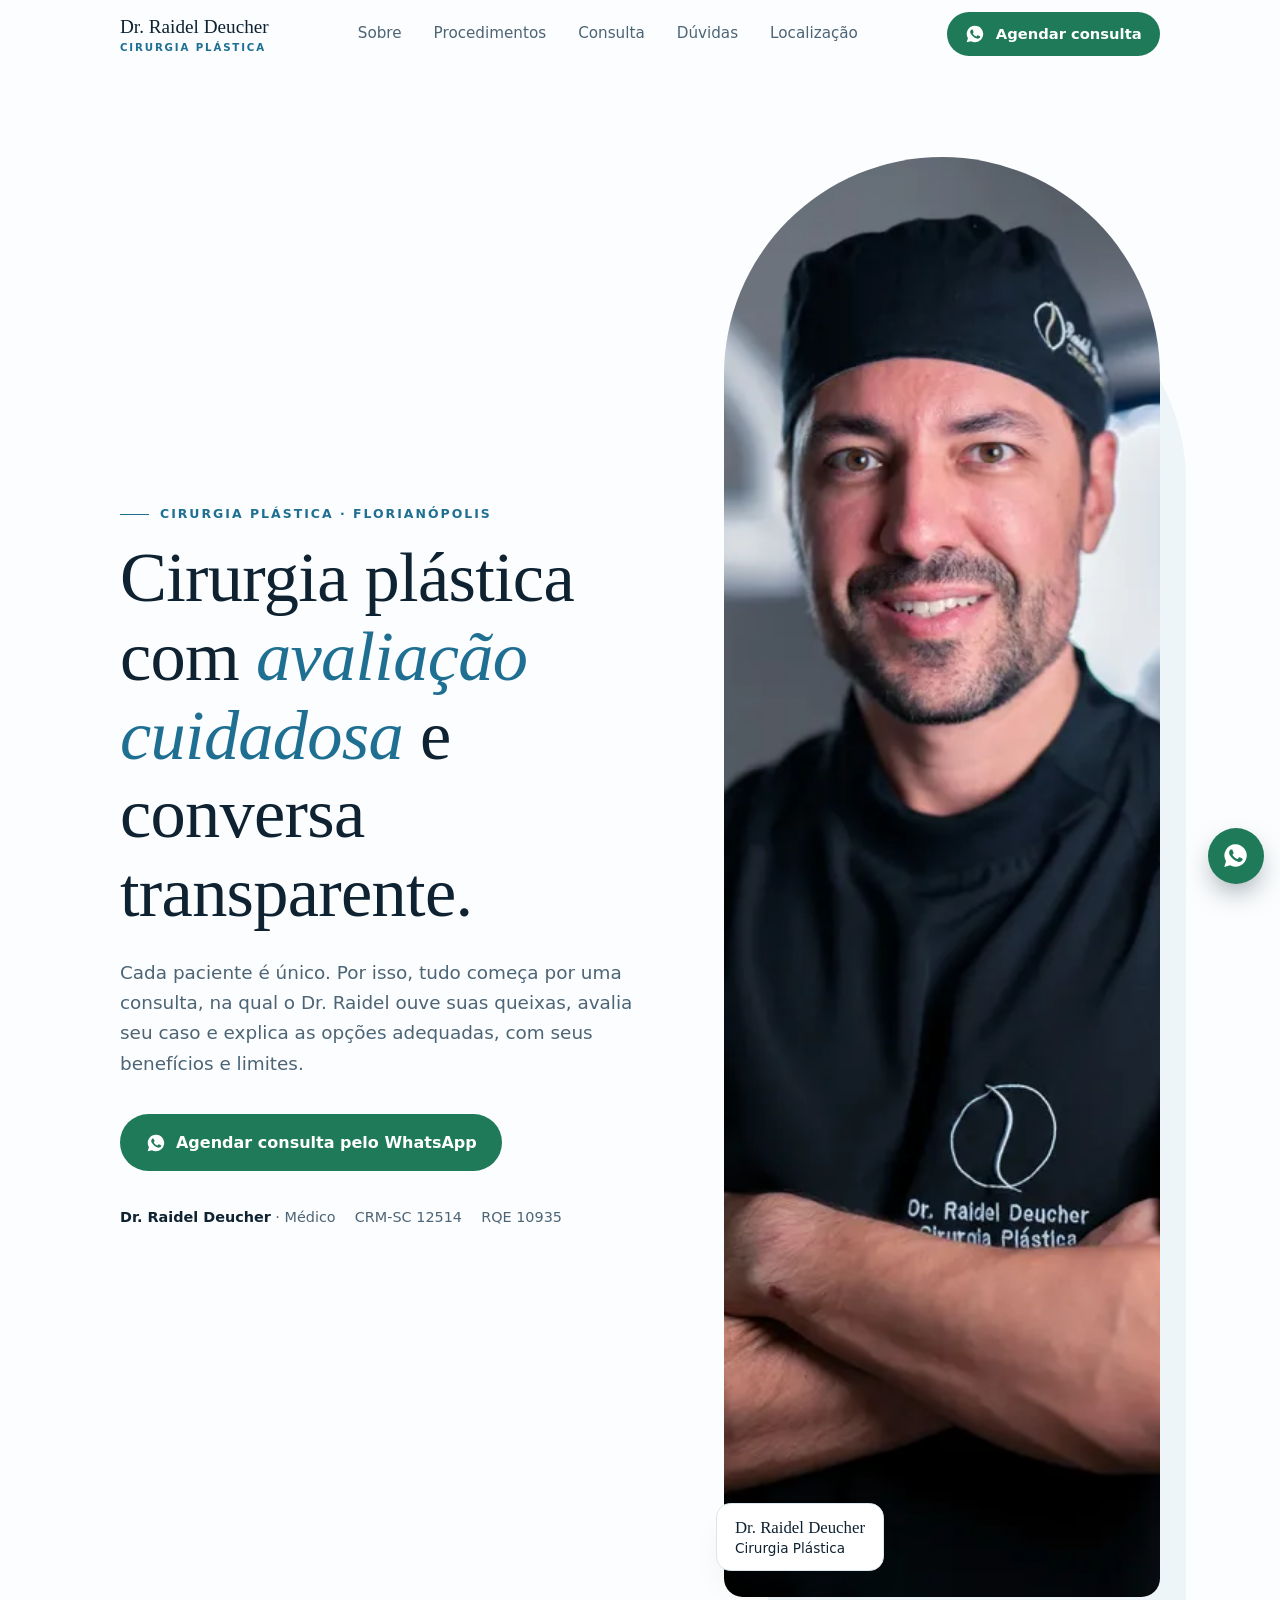
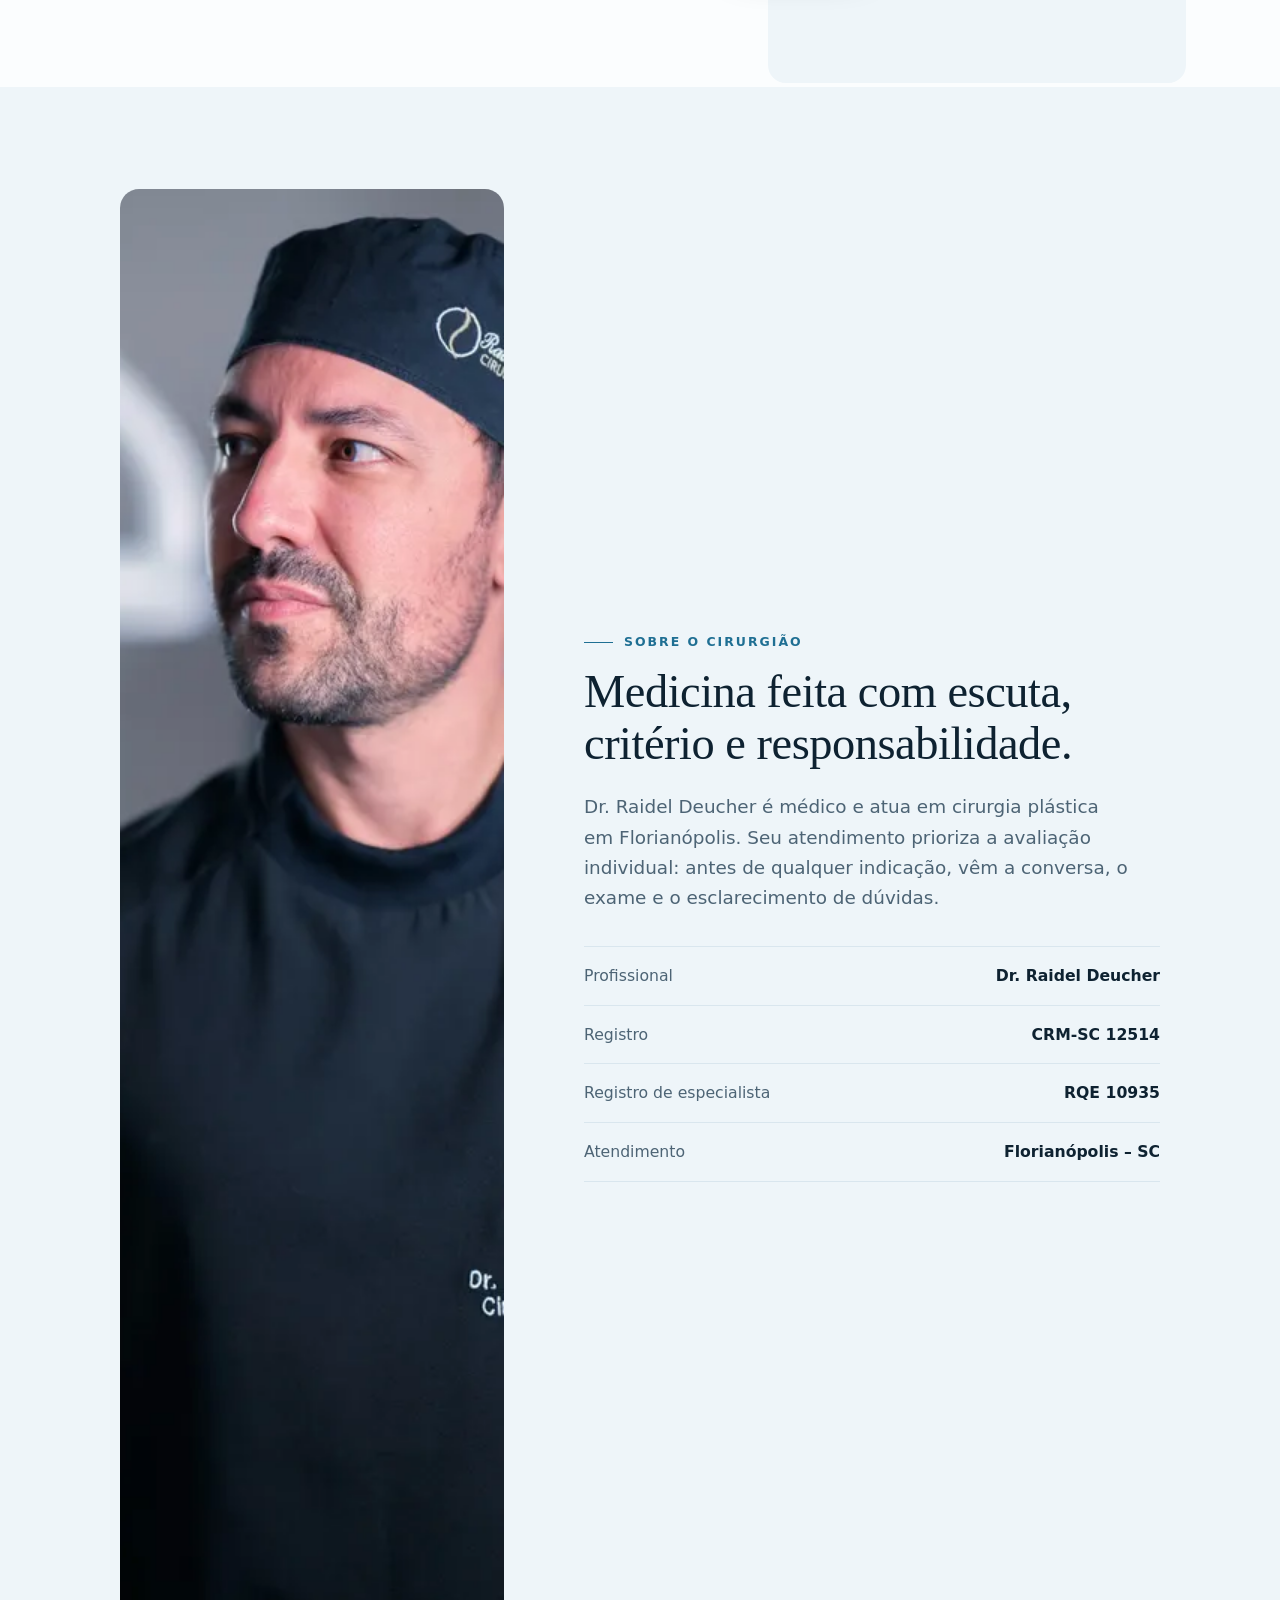
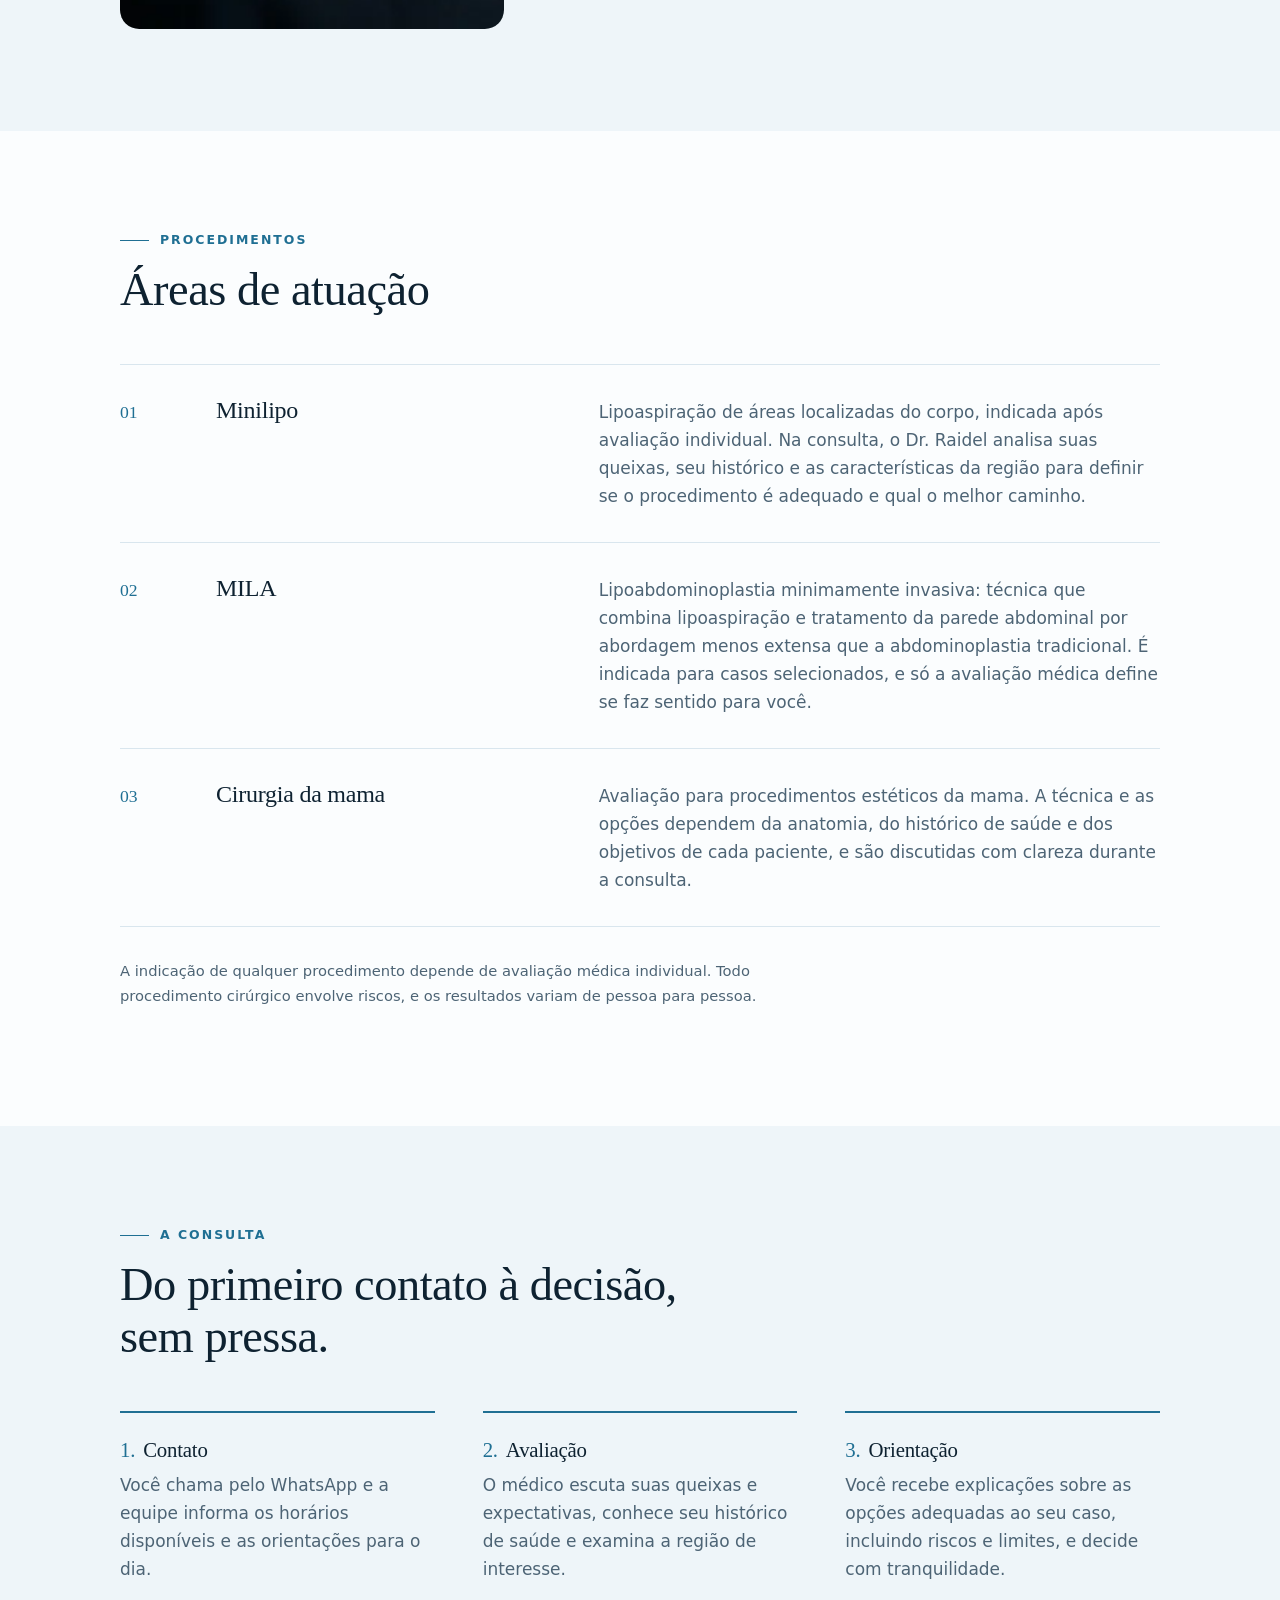
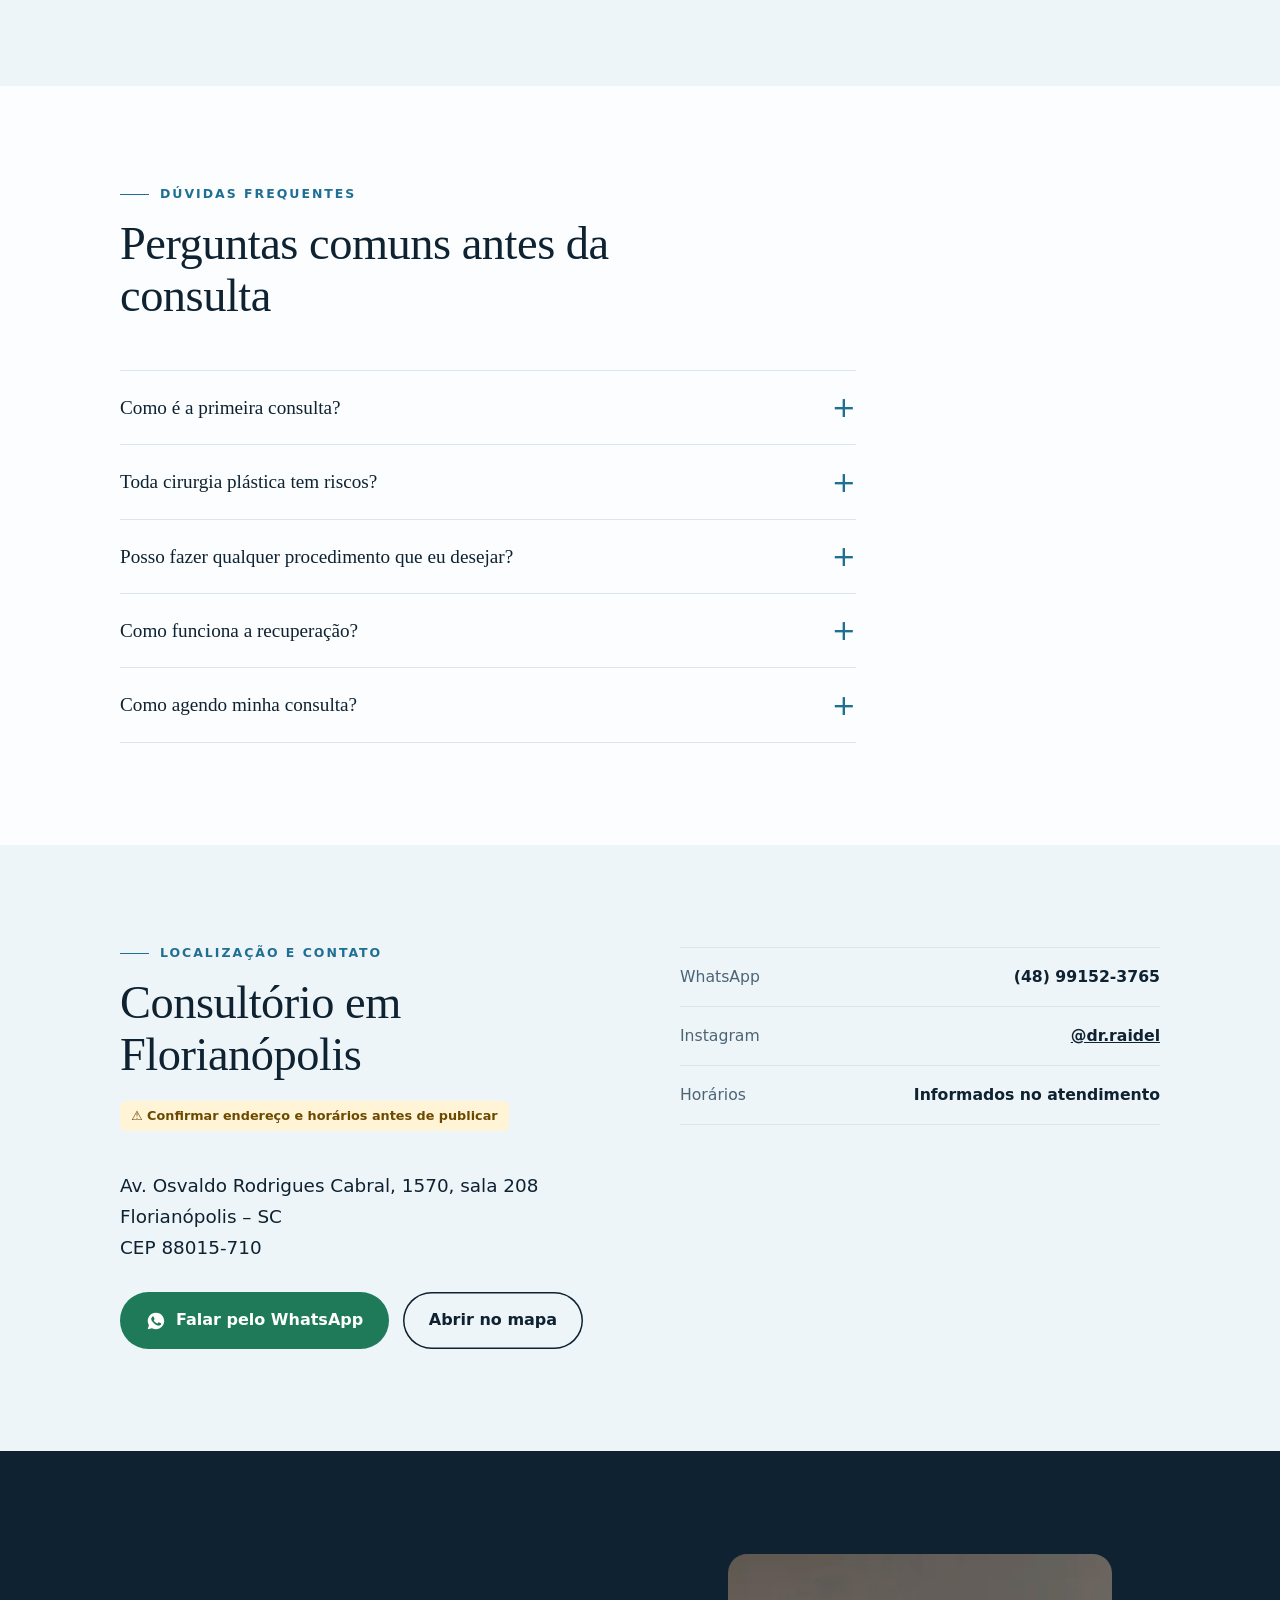
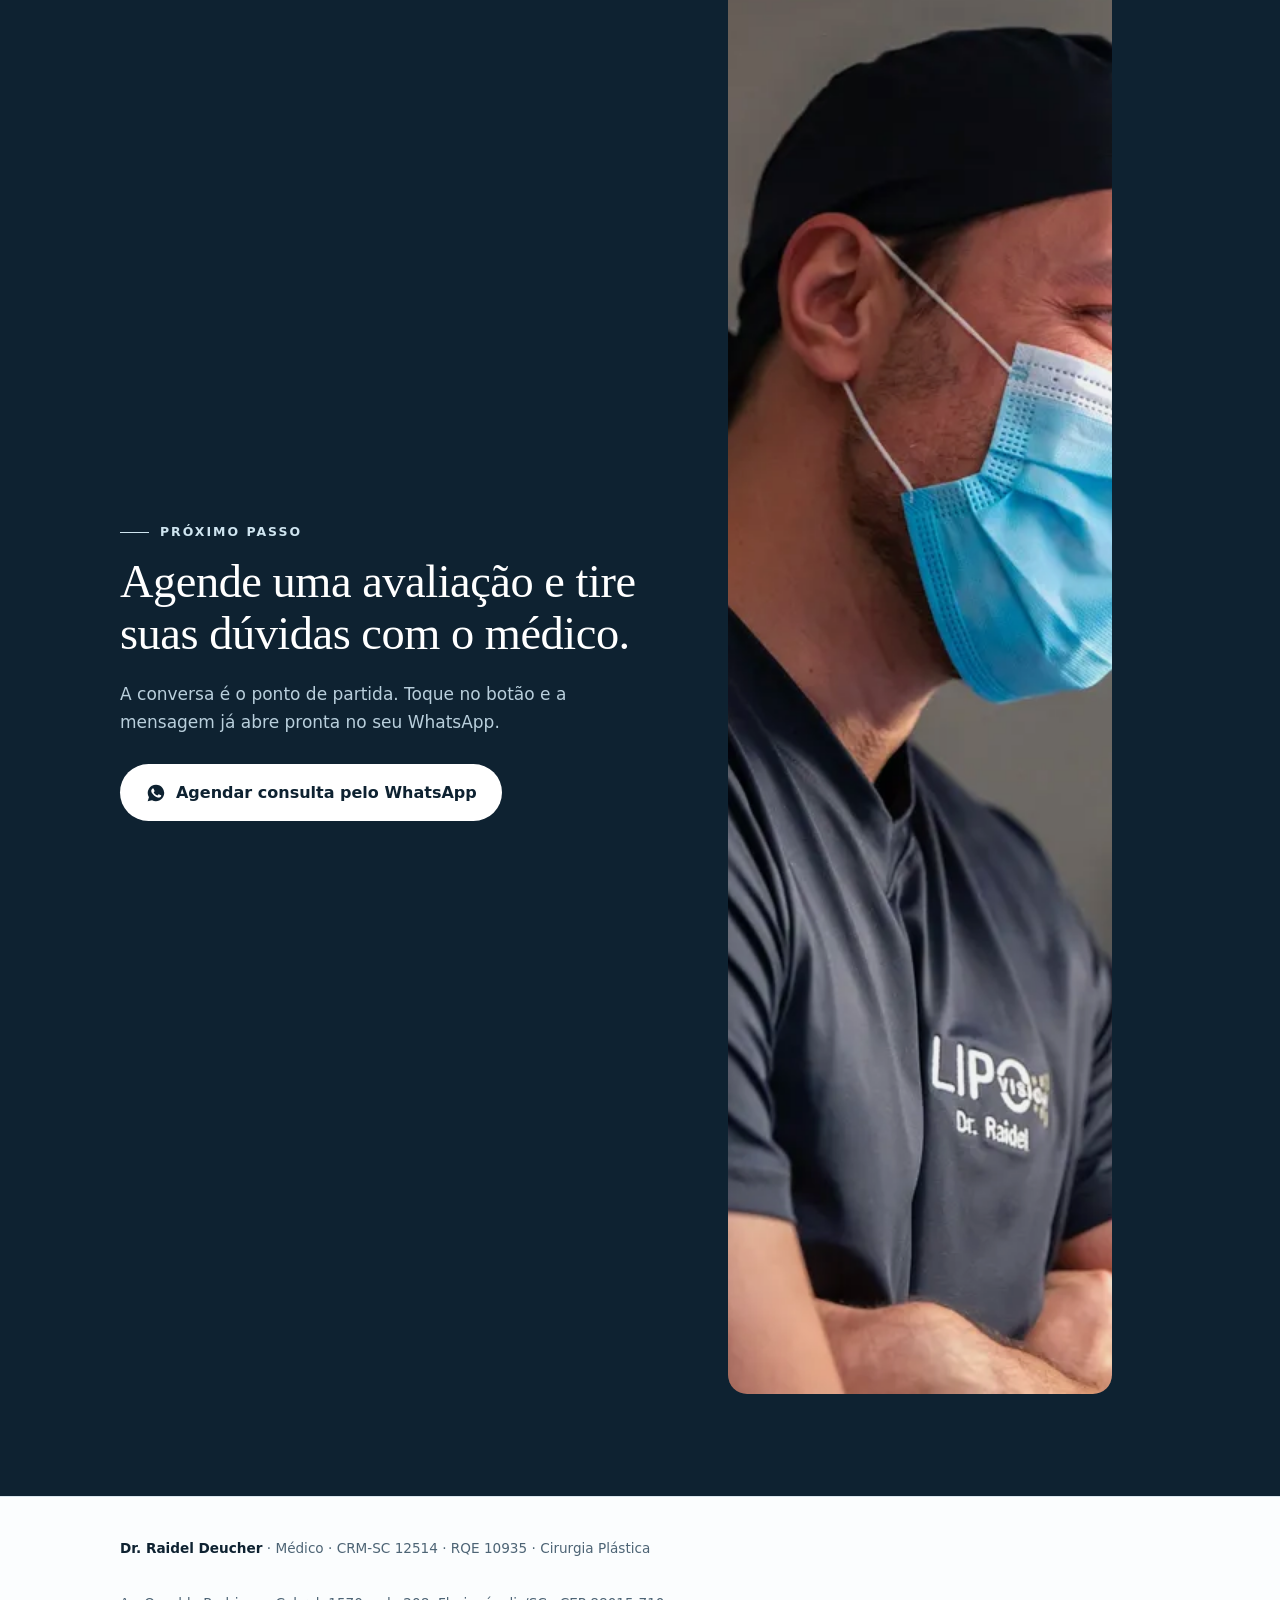
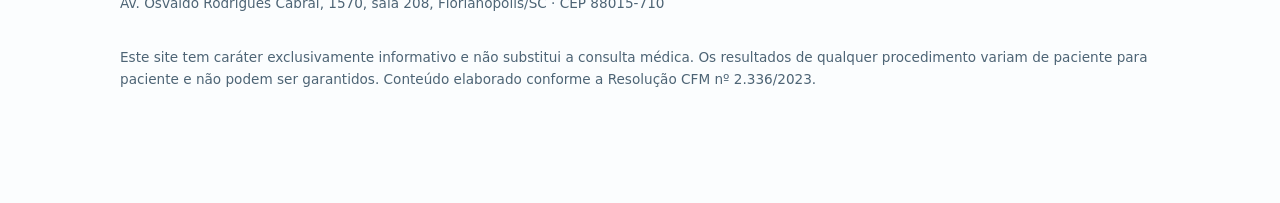
==== raidel-deucher/index.html @ 101732c8 "Dr. Raidel Deucher: site de cirurgia plástica Co-Authored-By: Claude Sonnet 5.5 <noreply@anthropic.c" ====
<!doctype html>
<html lang="pt-BR">
<head>
<meta charset="utf-8">
<meta name="viewport" content="width=device-width,initial-scale=1">
<title>Dr. Raidel Deucher | Cirurgia Plástica em Florianópolis – SC</title>
<meta name="description" content="Dr. Raidel Deucher, médico (CRM-SC 12514, RQE 10935), atende em Florianópolis/SC. Minilipo, MILA e cirurgia da mama. Agende sua consulta de avaliação pelo WhatsApp.">
<meta name="theme-color" content="#fbfdfe">
<link rel="canonical" href="https://fzdexdev.github.io/sites/raidel-deucher/">
<meta property="og:type" content="website">
<meta property="og:locale" content="pt_BR">
<meta property="og:title" content="Dr. Raidel Deucher | Cirurgia Plástica em Florianópolis – SC">
<meta property="og:description" content="Dr. Raidel Deucher, médico (CRM-SC 12514, RQE 10935), atende em Florianópolis/SC. Minilipo, MILA e cirurgia da mama. Agende sua consulta de avaliação pelo WhatsApp.">
<meta property="og:url" content="https://fzdexdev.github.io/sites/raidel-deucher/">
<meta property="og:image" content="https://fzdexdev.github.io/sites/raidel-deucher/img/og.jpg">
<meta name="twitter:card" content="summary_large_image">
<link rel="icon" href="favicon.svg" type="image/svg+xml">
<link rel="preload" as="image" href="img/hero-720.webp" imagesrcset="img/hero-720.webp 720w, img/hero-1080.webp 1080w" imagesizes="(min-width:900px) 480px, 90vw">
<link rel="stylesheet" href="styles.css">
<script type="application/ld+json">{"@context":"https://schema.org","@type":"Physician","name":"Dr. Raidel Deucher","medicalSpecialty":"PlasticSurgery","description":"Dr. Raidel Deucher, médico (CRM-SC 12514, RQE 10935), atende em Florianópolis/SC. Minilipo, MILA e cirurgia da mama. Agende sua consulta de avaliação pelo WhatsApp.","telephone":"+5548991523765","identifier":"CRM-SC 12514 RQE 10935","sameAs":["https://www.instagram.com/dr.raidel/"],"address":{"@type":"PostalAddress","streetAddress":"Av. Osvaldo Rodrigues Cabral, 1570, sala 208","addressLocality":"Florianópolis","addressRegion":"SC","postalCode":"88015-710","addressCountry":"BR"},"url":"https://fzdexdev.github.io/sites/raidel-deucher/","image":"https://fzdexdev.github.io/sites/raidel-deucher/img/og.jpg"}</script>
</head>
<body>
<a class="skip" href="#conteudo">Ir para o conteúdo</a>

<header class="hdr">
  <div class="wrap">
    <a class="brand" href="#topo" aria-label="Dr. Raidel Deucher – início">Dr. Raidel Deucher<small>Cirurgia Plástica</small></a>
    <nav class="nav" aria-label="Principal">
      <a href="#sobre">Sobre</a><a href="#procedimentos">Procedimentos</a><a href="#consulta">Consulta</a><a href="#duvidas">Dúvidas</a><a href="#local">Localização</a>
    </nav>
    <a class="btn sm" href="https://wa.me/5548991523765?text=Ol%C3%A1%2C%20Dr.%20Raidel!%20Gostaria%20de%20agendar%20uma%20consulta%20de%20avalia%C3%A7%C3%A3o." target="_blank" rel="noopener noreferrer" data-cta><svg viewBox="0 0 24 24" fill="currentColor" aria-hidden="true"><path d="M12.04 2a9.9 9.9 0 0 0-8.5 14.96L2 22l5.2-1.4A9.9 9.9 0 1 0 12.04 2zm5.8 14.1c-.25.7-1.45 1.33-2 1.4-.5.07-1.13.1-1.8-.12a14 14 0 0 1-1.65-.6c-2.9-1.25-4.78-4.15-4.92-4.35-.14-.2-1.17-1.55-1.17-2.97 0-1.4.74-2.1 1-2.38.27-.28.58-.35.78-.35h.56c.18 0 .42-.07.65.5.25.58.84 2 .9 2.15.08.14.13.3.03.5-.1.2-.15.3-.3.47-.14.17-.3.38-.43.5-.14.15-.3.3-.12.6.17.3.76 1.25 1.63 2.02 1.1.98 2.04 1.28 2.33 1.43.3.14.47.12.64-.07.17-.2.74-.86.93-1.16.2-.3.4-.25.66-.15.28.1 1.75.82 2.05.97.3.15.5.22.57.35.08.12.08.72-.17 1.4z"/></svg><span><span class="sm-hide">Agendar </span>consulta</span></a>
  </div>
</header>

<main id="conteudo">
<section class="hero" id="topo">
  <div class="wrap">
    <div class="rv">
      <p class="eyebrow">Cirurgia Plástica · Florianópolis</p>
      <h1>Cirurgia plástica com <em>avaliação cuidadosa</em> e conversa transparente.</h1>
      <p class="lead">Cada paciente é único. Por isso, tudo começa por uma consulta, na qual o Dr. Raidel ouve suas queixas, avalia seu caso e explica as opções adequadas, com seus benefícios e limites.</p>
      <div class="cta-row"><a class="btn " href="https://wa.me/5548991523765?text=Ol%C3%A1%2C%20Dr.%20Raidel!%20Gostaria%20de%20agendar%20uma%20consulta%20de%20avalia%C3%A7%C3%A3o." target="_blank" rel="noopener noreferrer" data-cta><svg viewBox="0 0 24 24" fill="currentColor" aria-hidden="true"><path d="M12.04 2a9.9 9.9 0 0 0-8.5 14.96L2 22l5.2-1.4A9.9 9.9 0 1 0 12.04 2zm5.8 14.1c-.25.7-1.45 1.33-2 1.4-.5.07-1.13.1-1.8-.12a14 14 0 0 1-1.65-.6c-2.9-1.25-4.78-4.15-4.92-4.35-.14-.2-1.17-1.55-1.17-2.97 0-1.4.74-2.1 1-2.38.27-.28.58-.35.78-.35h.56c.18 0 .42-.07.65.5.25.58.84 2 .9 2.15.08.14.13.3.03.5-.1.2-.15.3-.3.47-.14.17-.3.38-.43.5-.14.15-.3.3-.12.6.17.3.76 1.25 1.63 2.02 1.1.98 2.04 1.28 2.33 1.43.3.14.47.12.64-.07.17-.2.74-.86.93-1.16.2-.3.4-.25.66-.15.28.1 1.75.82 2.05.97.3.15.5.22.57.35.08.12.08.72-.17 1.4z"/></svg><span>Agendar consulta pelo WhatsApp</span></a></div>
      <p class="id-line"><span><b>Dr. Raidel Deucher</b> · Médico</span><span>CRM-SC 12514</span><span>RQE 10935</span></p>
    </div>
    <div class="portrait rv">
      <img src="img/hero-1080.webp" srcset="img/hero-720.webp 720w, img/hero-1080.webp 1080w" sizes="(min-width:900px) 480px, 90vw" width="1080" height="1440" alt="Retrato do Dr. Raidel Deucher, cirurgião plástico, em centro cirúrgico" fetchpriority="high">
      <div class="tag"><b>Dr. Raidel Deucher</b>Cirurgia Plástica</div>
    </div>
  </div>
</section>

<section class="about soft" id="sobre">
  <div class="wrap">
    <div class="rv"><img src="img/sobre-1080.webp" srcset="img/sobre-720.webp 720w, img/sobre-1080.webp 1080w" sizes="(min-width:900px) 480px, 90vw" width="1080" height="1440" alt="Dr. Raidel Deucher em ambiente cirúrgico" loading="lazy"></div>
    <div class="rv">
      <p class="eyebrow">Sobre o cirurgião</p>
      <h2>Medicina feita com escuta, critério e responsabilidade.</h2>
      <p class="lead" style="margin-top:1.4rem">Dr. Raidel Deucher é médico e atua em cirurgia plástica em Florianópolis. Seu atendimento prioriza a avaliação individual: antes de qualquer indicação, vêm a conversa, o exame e o esclarecimento de dúvidas.</p>
      <ul class="facts">
        <li><span>Profissional</span><b>Dr. Raidel Deucher</b></li>
        <li><span>Registro</span><b>CRM-SC 12514</b></li>
        <li><span>Registro de especialista</span><b>RQE 10935</b></li>
        <li><span>Atendimento</span><b>Florianópolis – SC</b></li>
      </ul>
    </div>
  </div>
</section>

<section id="procedimentos">
  <div class="wrap">
    <div class="sec-head rv"><p class="eyebrow">Procedimentos</p><h2>Áreas de atuação</h2></div>
    <ol class="proc">
      <li class="rv"><h3>Minilipo</h3><p>Lipoaspiração de áreas localizadas do corpo, indicada após avaliação individual. Na consulta, o Dr. Raidel analisa suas queixas, seu histórico e as características da região para definir se o procedimento é adequado e qual o melhor caminho.</p></li>
      <li class="rv"><h3>MILA</h3><p>Lipoabdominoplastia minimamente invasiva: técnica que combina lipoaspiração e tratamento da parede abdominal por abordagem menos extensa que a abdominoplastia tradicional. É indicada para casos selecionados, e só a avaliação médica define se faz sentido para você.</p></li>
      <li class="rv"><h3>Cirurgia da mama</h3><p>Avaliação para procedimentos estéticos da mama. A técnica e as opções dependem da anatomia, do histórico de saúde e dos objetivos de cada paciente, e são discutidas com clareza durante a consulta.</p></li>
    </ol>
    <p class="note rv">A indicação de qualquer procedimento depende de avaliação médica individual. Todo procedimento cirúrgico envolve riscos, e os resultados variam de pessoa para pessoa.</p>
  </div>
</section>

<section class="soft" id="consulta">
  <div class="wrap">
    <div class="sec-head rv"><p class="eyebrow">A consulta</p><h2>Do primeiro contato à decisão, sem pressa.</h2></div>
    <div class="steps">
      <div class="rv"><h3>Contato</h3><p>Você chama pelo WhatsApp e a equipe informa os horários disponíveis e as orientações para o dia.</p></div>
      <div class="rv"><h3>Avaliação</h3><p>O médico escuta suas queixas e expectativas, conhece seu histórico de saúde e examina a região de interesse.</p></div>
      <div class="rv"><h3>Orientação</h3><p>Você recebe explicações sobre as opções adequadas ao seu caso, incluindo riscos e limites, e decide com tranquilidade.</p></div>
    </div>
  </div>
</section>

<section id="duvidas">
  <div class="wrap">
    <div class="sec-head rv"><p class="eyebrow">Dúvidas frequentes</p><h2>Perguntas comuns antes da consulta</h2></div>
    <div class="faq rv">
      <details><summary>Como é a primeira consulta?</summary><p>É uma conversa com o médico para entender suas queixas e expectativas, avaliar seu histórico de saúde e realizar o exame físico. Ao final, ele explica as opções adequadas ao seu caso, incluindo benefícios, limitações e riscos.</p></details>
      <details><summary>Toda cirurgia plástica tem riscos?</summary><p>Sim. Todo procedimento cirúrgico envolve riscos, que variam conforme o procedimento e as condições de saúde de cada pessoa. Eles são explicados em consulta, e o resultado nunca pode ser garantido.</p></details>
      <details><summary>Posso fazer qualquer procedimento que eu desejar?</summary><p>Não. A indicação é sempre individual e depende de avaliação médica. Em alguns casos, a melhor orientação pode ser outra técnica, ou até não operar.</p></details>
      <details><summary>Como funciona a recuperação?</summary><p>O tempo e os cuidados de recuperação variam de acordo com o procedimento e com cada paciente. As orientações de pré e pós-operatório são passadas pelo médico e pela equipe durante o acompanhamento.</p></details>
      <details><summary>Como agendo minha consulta?</summary><p>Pelo WhatsApp. Basta tocar em qualquer botão do site para abrir uma conversa já com a mensagem pronta, e a equipe informa os horários e as condições de atendimento.</p></details>
    </div>
  </div>
</section>

<section class="local soft" id="local">
  <div class="wrap">
    <div class="rv">
      <p class="eyebrow">Localização e contato</p>
      <h2>Consultório em Florianópolis</h2>
      <p class="todo" style="margin-top:1.2rem">⚠ Confirmar endereço e horários antes de publicar</p>
      <address class="addr">Av. Osvaldo Rodrigues Cabral, 1570, sala 208<br>Florianópolis – SC<br>CEP 88015-710</address>
      <div class="cta-row">
        <a class="btn " href="https://wa.me/5548991523765?text=Ol%C3%A1%2C%20Dr.%20Raidel!%20Gostaria%20de%20agendar%20uma%20consulta%20de%20avalia%C3%A7%C3%A3o." target="_blank" rel="noopener noreferrer" data-cta><svg viewBox="0 0 24 24" fill="currentColor" aria-hidden="true"><path d="M12.04 2a9.9 9.9 0 0 0-8.5 14.96L2 22l5.2-1.4A9.9 9.9 0 1 0 12.04 2zm5.8 14.1c-.25.7-1.45 1.33-2 1.4-.5.07-1.13.1-1.8-.12a14 14 0 0 1-1.65-.6c-2.9-1.25-4.78-4.15-4.92-4.35-.14-.2-1.17-1.55-1.17-2.97 0-1.4.74-2.1 1-2.38.27-.28.58-.35.78-.35h.56c.18 0 .42-.07.65.5.25.58.84 2 .9 2.15.08.14.13.3.03.5-.1.2-.15.3-.3.47-.14.17-.3.38-.43.5-.14.15-.3.3-.12.6.17.3.76 1.25 1.63 2.02 1.1.98 2.04 1.28 2.33 1.43.3.14.47.12.64-.07.17-.2.74-.86.93-1.16.2-.3.4-.25.66-.15.28.1 1.75.82 2.05.97.3.15.5.22.57.35.08.12.08.72-.17 1.4z"/></svg><span>Falar pelo WhatsApp</span></a>
        <a class="btn ghost" href="https://www.google.com/maps/search/?api=1&query=Av.%20Osvaldo%20Rodrigues%20Cabral%2C%201570%2C%20sala%20208%2C%20Florian%C3%B3polis%20-%20SC%2C%2088015-710" target="_blank" rel="noopener noreferrer">Abrir no mapa</a>
      </div>
    </div>
    <div class="rv">
      <ul class="facts" style="margin-top:0">
        <li><span>WhatsApp</span><b>(48) 99152-3765</b></li>
        <li><span>Instagram</span><b><a href="https://www.instagram.com/dr.raidel/" target="_blank" rel="noopener noreferrer">@dr.raidel</a></b></li>
        <li><span>Horários</span><b>Informados no atendimento</b></li>
      </ul>
    </div>
  </div>
</section>

<section class="final">
  <div class="wrap">
    <div class="rv">
      <p class="eyebrow">Próximo passo</p>
      <h2>Agende uma avaliação e tire suas dúvidas com o médico.</h2>
      <p>A conversa é o ponto de partida. Toque no botão e a mensagem já abre pronta no seu WhatsApp.</p>
      <div style="margin-top:1.8rem"><a class="btn light" href="https://wa.me/5548991523765?text=Ol%C3%A1%2C%20Dr.%20Raidel!%20Gostaria%20de%20agendar%20uma%20consulta%20de%20avalia%C3%A7%C3%A3o." target="_blank" rel="noopener noreferrer" data-cta><svg viewBox="0 0 24 24" fill="currentColor" aria-hidden="true"><path d="M12.04 2a9.9 9.9 0 0 0-8.5 14.96L2 22l5.2-1.4A9.9 9.9 0 1 0 12.04 2zm5.8 14.1c-.25.7-1.45 1.33-2 1.4-.5.07-1.13.1-1.8-.12a14 14 0 0 1-1.65-.6c-2.9-1.25-4.78-4.15-4.92-4.35-.14-.2-1.17-1.55-1.17-2.97 0-1.4.74-2.1 1-2.38.27-.28.58-.35.78-.35h.56c.18 0 .42-.07.65.5.25.58.84 2 .9 2.15.08.14.13.3.03.5-.1.2-.15.3-.3.47-.14.17-.3.38-.43.5-.14.15-.3.3-.12.6.17.3.76 1.25 1.63 2.02 1.1.98 2.04 1.28 2.33 1.43.3.14.47.12.64-.07.17-.2.74-.86.93-1.16.2-.3.4-.25.66-.15.28.1 1.75.82 2.05.97.3.15.5.22.57.35.08.12.08.72-.17 1.4z"/></svg><span>Agendar consulta pelo WhatsApp</span></a></div>
    </div>
    <div class="rv"><img src="img/cta-1080.webp" srcset="img/cta-720.webp 720w, img/cta-1080.webp 1080w" sizes="(min-width:900px) 480px, 90vw" width="1080" height="1440" alt="Dr. Raidel Deucher em atendimento no centro cirúrgico" loading="lazy"></div>
  </div>
</section>
</main>

<footer>
  <div class="wrap">
    <p><b>Dr. Raidel Deucher</b> · Médico · CRM-SC 12514 · RQE 10935 · Cirurgia Plástica</p>
    <p>Av. Osvaldo Rodrigues Cabral, 1570, sala 208, Florianópolis/SC · CEP 88015-710</p>
    <p>Este site tem caráter exclusivamente informativo e não substitui a consulta médica. Os resultados de qualquer procedimento variam de paciente para paciente e não podem ser garantidos. Conteúdo elaborado conforme a Resolução CFM nº 2.336/2023.</p>
  </div>
</footer>

<a class="fab" href="https://wa.me/5548991523765?text=Ol%C3%A1%2C%20Dr.%20Raidel!%20Gostaria%20de%20agendar%20uma%20consulta%20de%20avalia%C3%A7%C3%A3o." target="_blank" rel="noopener noreferrer" data-cta aria-label="Agendar consulta pelo WhatsApp"><svg viewBox="0 0 24 24" fill="currentColor" aria-hidden="true"><path d="M12.04 2a9.9 9.9 0 0 0-8.5 14.96L2 22l5.2-1.4A9.9 9.9 0 1 0 12.04 2zm5.8 14.1c-.25.7-1.45 1.33-2 1.4-.5.07-1.13.1-1.8-.12a14 14 0 0 1-1.65-.6c-2.9-1.25-4.78-4.15-4.92-4.35-.14-.2-1.17-1.55-1.17-2.97 0-1.4.74-2.1 1-2.38.27-.28.58-.35.78-.35h.56c.18 0 .42-.07.65.5.25.58.84 2 .9 2.15.08.14.13.3.03.5-.1.2-.15.3-.3.47-.14.17-.3.38-.43.5-.14.15-.3.3-.12.6.17.3.76 1.25 1.63 2.02 1.1.98 2.04 1.28 2.33 1.43.3.14.47.12.64-.07.17-.2.74-.86.93-1.16.2-.3.4-.25.66-.15.28.1 1.75.82 2.05.97.3.15.5.22.57.35.08.12.08.72-.17 1.4z"/></svg></a>
<script src="main.js" defer></script>
</body>
</html>
---- raidel-deucher/styles.css ----
:root{
  --bg:#fbfdfe; --bg-soft:#eef5f9; --bg-deep:#0e2231;
  --ink:#0e2231; --muted:#4d6475; --line:#d9e6ee;
  --accent:#1f6f93; --accent-d:#17566f; --accent-l:#cfe5f0;
  --wa:#1f7a5a; --wa-d:#17624a;
  --serif:"Iowan Old Style","Palatino Linotype",Palatino,"Book Antiqua",Georgia,serif;
  --sans:system-ui,-apple-system,"Segoe UI",Roboto,"Helvetica Neue",Arial,sans-serif;
  --max:1120px; --gut:clamp(1.25rem,5vw,2.5rem);
}
*{box-sizing:border-box}
html{scroll-behavior:smooth;scroll-padding-top:5rem;-webkit-text-size-adjust:100%}
body{margin:0;background:var(--bg);color:var(--ink);font:400 1.0625rem/1.65 var(--sans);-webkit-font-smoothing:antialiased}
img{max-width:100%;display:block}
a{color:inherit}
:focus-visible{outline:3px solid var(--accent);outline-offset:3px;border-radius:4px}
.skip{position:absolute;left:-999px;top:0;background:var(--ink);color:#fff;padding:.75rem 1rem;z-index:100}
.skip:focus{left:0}
.wrap{max-width:var(--max);margin:0 auto;padding:0 var(--gut)}
h1,h2,h3{font-family:var(--serif);font-weight:500;letter-spacing:-.01em;line-height:1.12;margin:0}
h1{font-size:clamp(2.4rem,6.4vw,4.4rem)}
h2{font-size:clamp(1.9rem,4.2vw,2.9rem)}
h3{font-size:1.5rem}
.eyebrow{font:600 .78rem/1 var(--sans);letter-spacing:.16em;text-transform:uppercase;color:var(--accent);margin:0 0 1.1rem;display:flex;align-items:center;gap:.7rem}
.eyebrow::before{content:"";width:1.8rem;height:1px;background:var(--accent)}
p{margin:0 0 1rem}
.lead{font-size:1.15rem;color:var(--muted);max-width:34rem}

/* header */
.hdr{position:sticky;top:0;z-index:50;background:rgba(251,253,254,.86);backdrop-filter:saturate(1.4) blur(12px);-webkit-backdrop-filter:saturate(1.4) blur(12px);border-bottom:1px solid transparent;transition:border-color .3s}
.hdr.scrolled{border-color:var(--line)}
.hdr .wrap{display:flex;align-items:center;justify-content:space-between;height:4.25rem;gap:1rem}
.brand{font-family:var(--serif);font-size:1.2rem;text-decoration:none;line-height:1.1}
.brand small{display:block;font:600 .64rem/1 var(--sans);letter-spacing:.18em;text-transform:uppercase;color:var(--accent);margin-top:.3rem}
.nav{display:none;gap:2rem;font-size:.95rem}
.nav a{text-decoration:none;color:var(--muted);transition:color .2s}
.nav a:hover{color:var(--ink)}
@media(min-width:860px){.nav{display:flex}}

/* buttons */
.btn{display:inline-flex;align-items:center;justify-content:center;gap:.65rem;padding:.95rem 1.6rem;border-radius:999px;background:var(--wa);color:#fff;font-weight:600;font-size:1rem;text-decoration:none;border:0;cursor:pointer;transition:background .25s,transform .25s,box-shadow .25s;min-height:3rem}
.btn:hover{background:var(--wa-d);transform:translateY(-2px);box-shadow:0 10px 24px -10px rgba(23,98,74,.55)}
.btn svg{width:1.25rem;height:1.25rem;flex:none}
.btn.sm{padding:.6rem 1.15rem;font-size:.92rem;min-height:2.6rem}
.btn.ghost{background:transparent;color:var(--ink);box-shadow:inset 0 0 0 1.5px var(--ink)}
.btn.ghost:hover{background:var(--ink);color:#fff}
.btn.light{background:#fff;color:var(--bg-deep)}
.btn.light:hover{background:var(--accent-l)}
.sm-hide{display:none}
@media(min-width:520px){.sm-hide{display:inline}}

/* hero */
.hero{padding:clamp(2.5rem,7vw,5.5rem) 0 clamp(3rem,7vw,6rem);overflow:hidden}
.hero .wrap{display:grid;gap:3rem;align-items:center}
@media(min-width:900px){.hero .wrap{grid-template-columns:1.1fr .9fr;gap:4.5rem}}
.hero h1 em{font-style:italic;color:var(--accent)}
.hero .lead{margin:1.6rem 0 2.2rem}
.cta-row{display:flex;flex-wrap:wrap;gap:.9rem;align-items:center}
.id-line{margin-top:2.2rem;font-size:.9rem;color:var(--muted);display:flex;flex-wrap:wrap;gap:.4rem 1.2rem}
.id-line b{color:var(--ink);font-weight:600}
.portrait{position:relative;max-width:30rem;margin-inline:auto;width:100%}
.portrait::before{content:"";position:absolute;inset:8% -6% -6% 10%;background:var(--bg-soft);border-radius:14rem 14rem 1.2rem 1.2rem;z-index:0}
.portrait img{position:relative;z-index:1;width:100%;aspect-ratio:3/4;object-fit:cover;object-position:50% 20%;border-radius:14rem 14rem 1.2rem 1.2rem}
.tag{position:absolute;z-index:2;left:-.5rem;bottom:1.6rem;background:#fff;border:1px solid var(--line);border-radius:.9rem;padding:.8rem 1.1rem;box-shadow:0 18px 40px -24px rgba(14,34,49,.45);font-size:.85rem;line-height:1.35}
.tag b{display:block;font-family:var(--serif);font-size:1.05rem;font-weight:500}
@media(max-width:520px){.tag{left:.5rem}}

/* sections */
section{padding:clamp(3.5rem,8vw,7rem) 0}
.soft{background:var(--bg-soft)}
.sec-head{max-width:40rem;margin-bottom:3rem}

/* sobre */
.about .wrap{display:grid;gap:3rem;align-items:center}
@media(min-width:900px){.about .wrap{grid-template-columns:.8fr 1.2fr;gap:5rem}}
.about img{width:100%;aspect-ratio:4/5;object-fit:cover;object-position:50% 25%;border-radius:1.2rem;max-width:26rem}
.facts{list-style:none;margin:2rem 0 0;padding:0;border-top:1px solid var(--line)}
.facts li{display:flex;justify-content:space-between;gap:1rem;padding:1rem 0;border-bottom:1px solid var(--line);font-size:.98rem}
.facts span{color:var(--muted)}
.facts b{font-weight:600;text-align:right}

/* procedimentos */
.proc{list-style:none;margin:0;padding:0;counter-reset:p}
.proc li{counter-increment:p;display:grid;gap:.6rem 2rem;padding:2rem 0;border-top:1px solid var(--line);transition:padding-left .35s}
.proc li:last-child{border-bottom:1px solid var(--line)}
.proc li::before{content:counter(p,decimal-leading-zero);font-family:var(--serif);font-size:1.1rem;color:var(--accent)}
.proc p{color:var(--muted);margin:0;max-width:38rem}
@media(min-width:800px){
  .proc li{grid-template-columns:4rem 1fr 1.6fr;align-items:baseline}
  .proc li:hover{padding-left:.75rem}
}
.note{margin-top:2rem;font-size:.92rem;color:var(--muted);max-width:40rem}

/* consulta */
.steps{display:grid;gap:2rem;counter-reset:s}
@media(min-width:800px){.steps{grid-template-columns:repeat(3,1fr);gap:3rem}}
.steps div{counter-increment:s;padding-top:1.2rem;border-top:2px solid var(--accent)}
.steps h3{font-size:1.3rem;margin:.4rem 0 .6rem}
.steps h3::before{content:counter(s) ".";color:var(--accent);margin-right:.5rem}
.steps p{color:var(--muted);margin:0}

/* faq */
.faq{max-width:46rem}
details{border-top:1px solid var(--line)}
details:last-child{border-bottom:1px solid var(--line)}
summary{list-style:none;cursor:pointer;display:flex;justify-content:space-between;gap:1rem;align-items:center;padding:1.3rem 0;font-family:var(--serif);font-size:1.2rem}
summary::-webkit-details-marker{display:none}
summary::after{content:"+";font:300 1.8rem/1 var(--sans);color:var(--accent);transition:transform .3s;flex:none}
details[open] summary::after{transform:rotate(45deg)}
details p{color:var(--muted);padding:0 2.5rem 1.4rem 0;margin:0}

/* local */
.local .wrap{display:grid;gap:3rem}
@media(min-width:900px){.local .wrap{grid-template-columns:1fr 1fr;gap:5rem}}
.addr{font-style:normal;font-size:1.15rem;line-height:1.7;margin:1.4rem 0 1.8rem}
.todo{display:inline-block;margin-bottom:1rem;padding:.3rem .7rem;border-radius:.4rem;background:#fff4d6;color:#6b4a00;font-size:.8rem;font-weight:600}

/* cta final */
.final{background:var(--bg-deep);color:#fff;overflow:hidden}
.final .wrap{display:grid;gap:3rem;align-items:center}
@media(min-width:900px){.final .wrap{grid-template-columns:1.1fr .9fr;gap:5rem}}
.final .eyebrow{color:var(--accent-l)}.final .eyebrow::before{background:var(--accent-l)}
.final p{color:#b9cfdc;max-width:32rem}
.final h2{margin-bottom:1.2rem}
.final img{width:100%;max-width:24rem;aspect-ratio:4/5;object-fit:cover;object-position:35% 20%;border-radius:1.2rem;opacity:.95}

/* footer */
footer{padding:2.5rem 0 6rem;font-size:.85rem;color:var(--muted);border-top:1px solid var(--line)}
footer .wrap{display:grid;gap:1rem}
footer b{color:var(--ink)}
footer a{color:var(--accent-d)}

/* floating wa */
.fab{position:fixed;right:1rem;bottom:1rem;z-index:60;width:3.5rem;height:3.5rem;border-radius:50%;background:var(--wa);color:#fff;display:grid;place-items:center;box-shadow:0 12px 28px -8px rgba(14,34,49,.5);transition:transform .25s,background .25s}
.fab:hover{background:var(--wa-d);transform:scale(1.06)}
.fab svg{width:1.7rem;height:1.7rem}

/* reveal */
.rv{opacity:0;transform:translateY(18px);transition:opacity .8s ease,transform .8s ease}
.rv.in{opacity:1;transform:none}
@media(prefers-reduced-motion:reduce){
  html{scroll-behavior:auto}
  .rv{opacity:1;transform:none;transition:none}
  .btn,.fab,.proc li{transition:none}
}
@media(scripting:none){.rv{opacity:1;transform:none}}
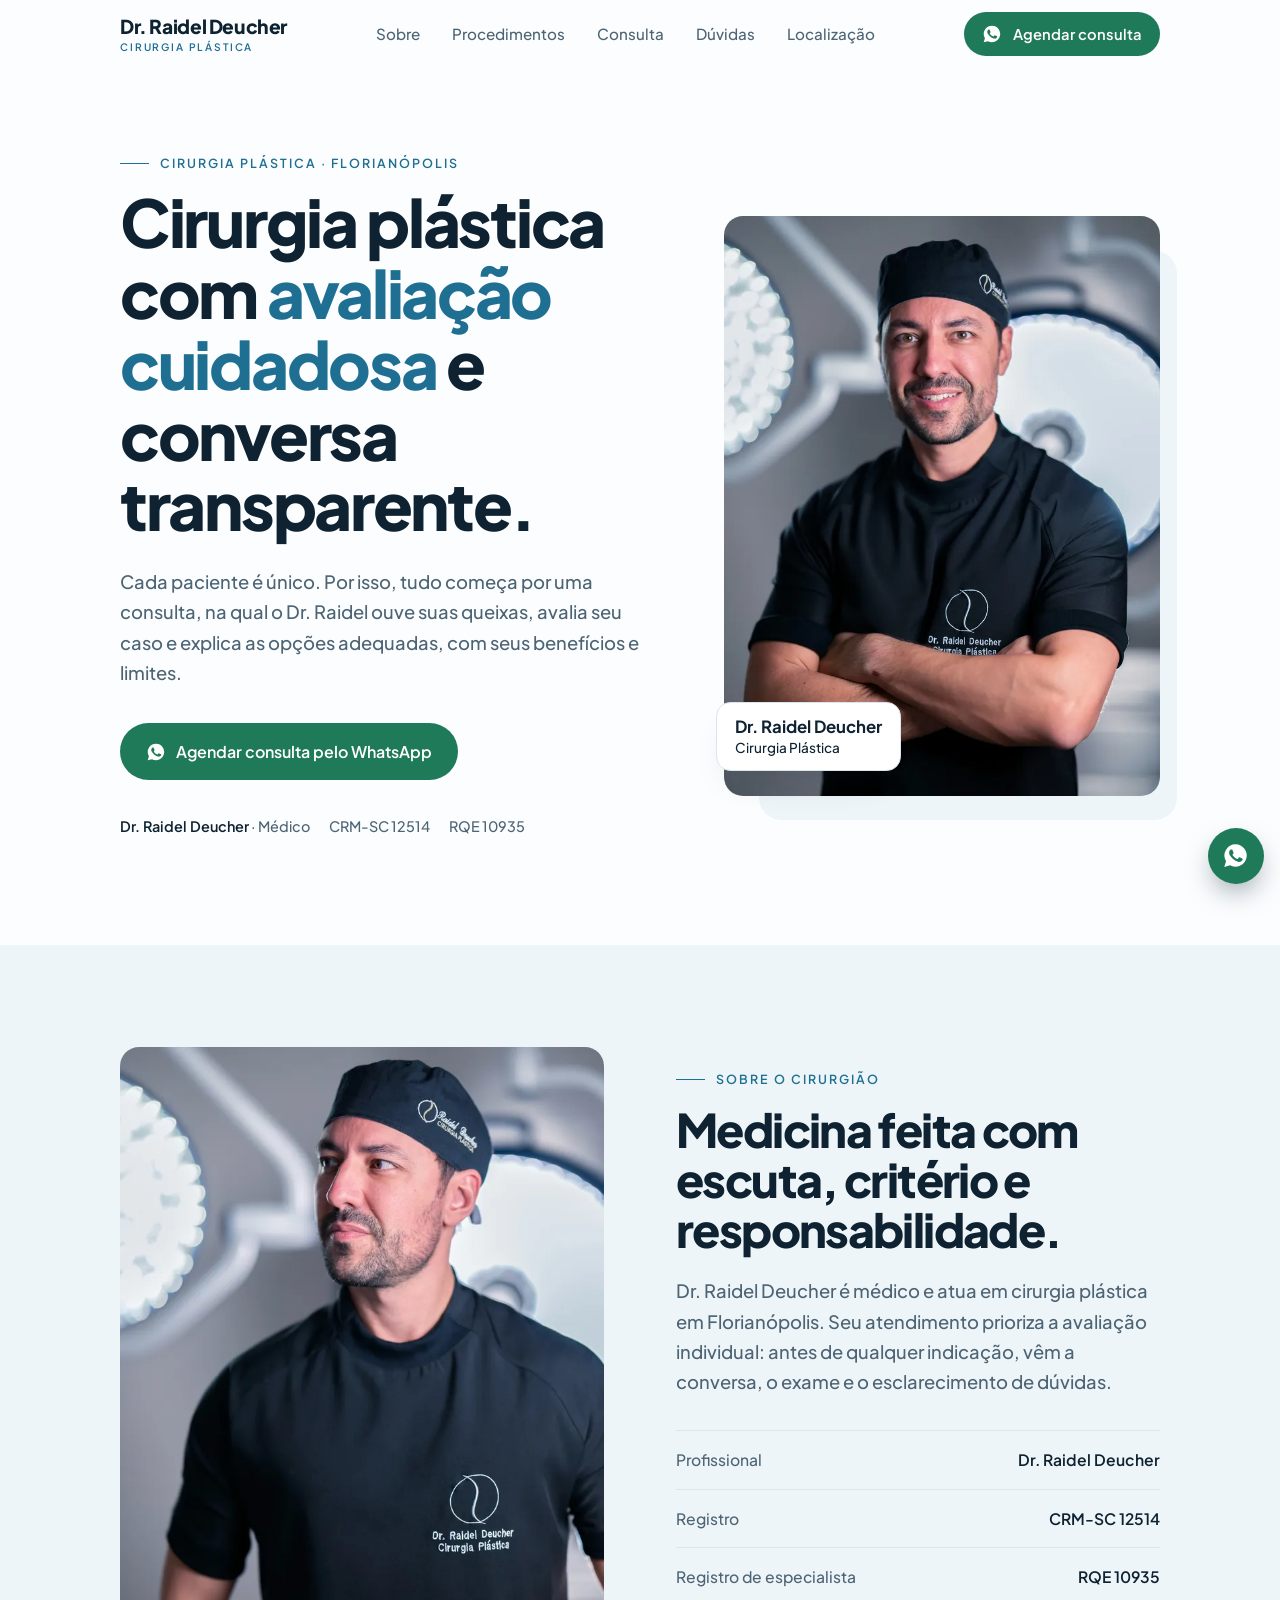
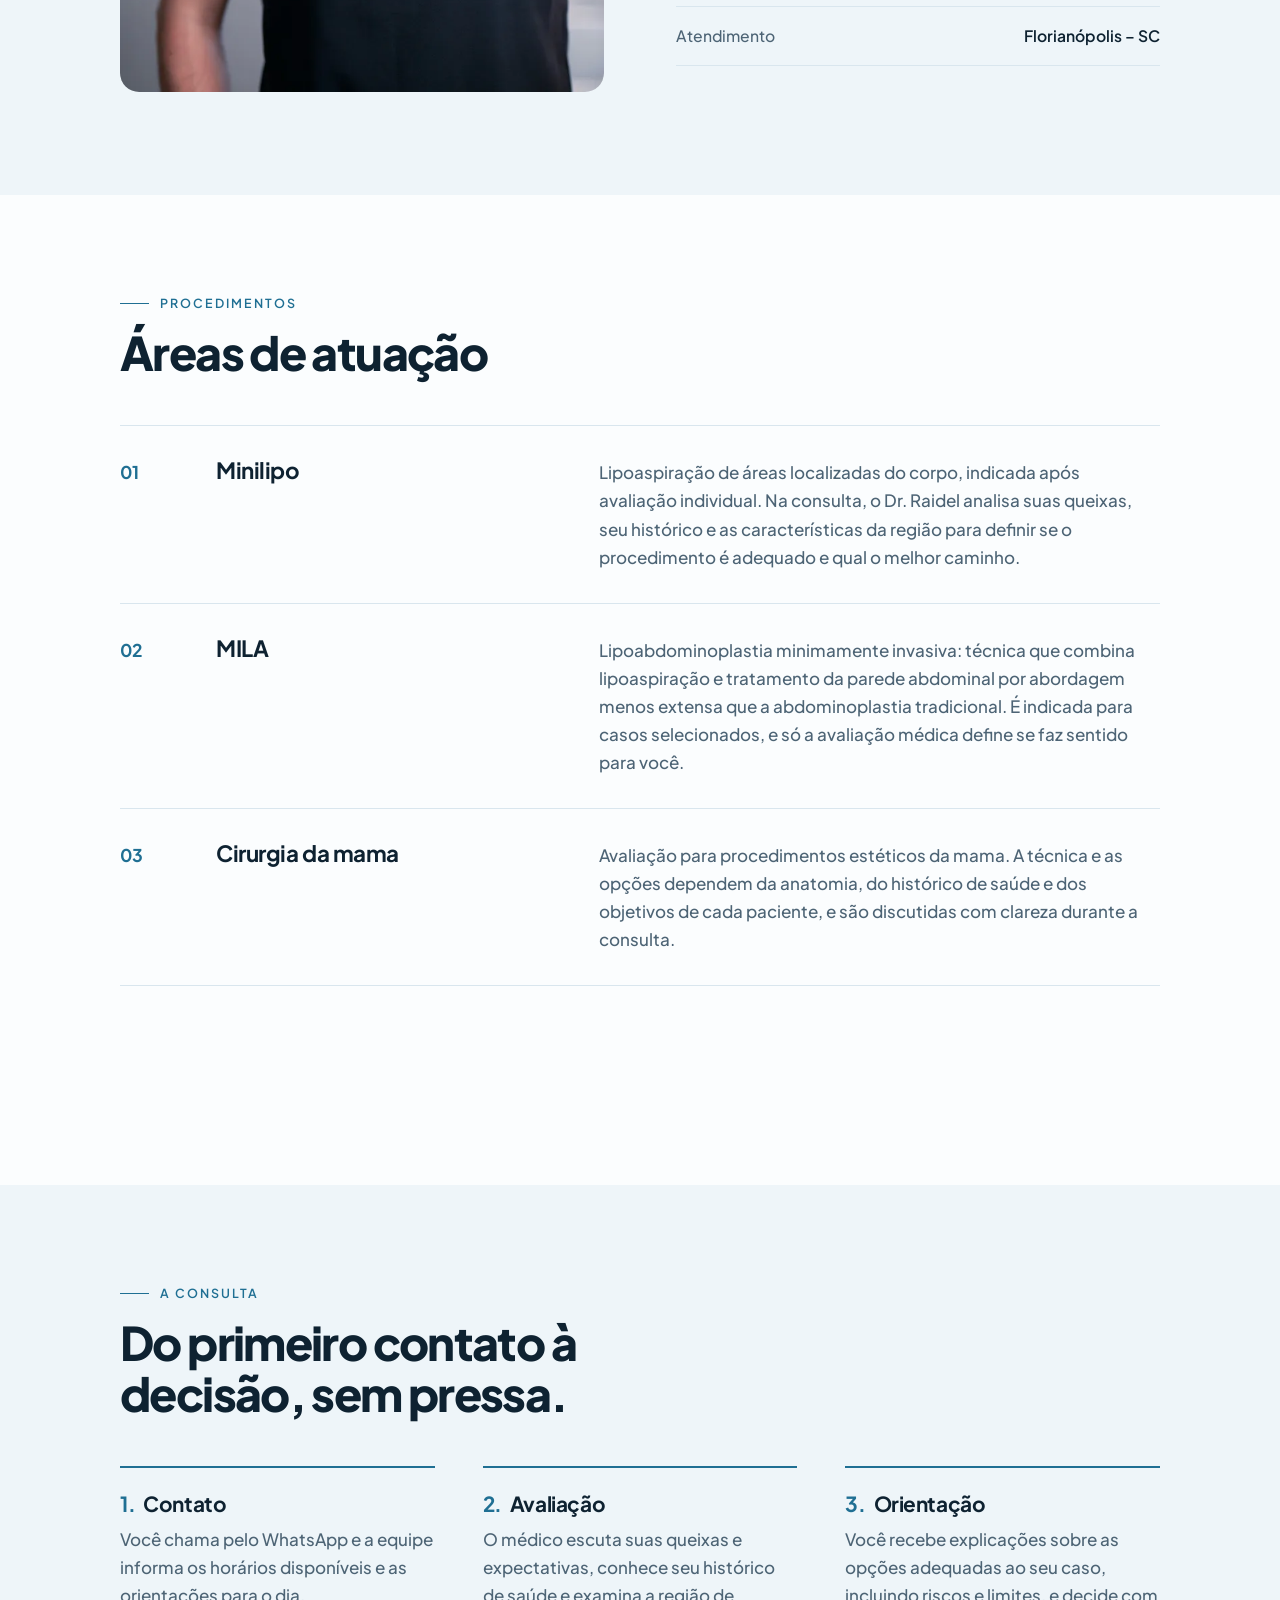
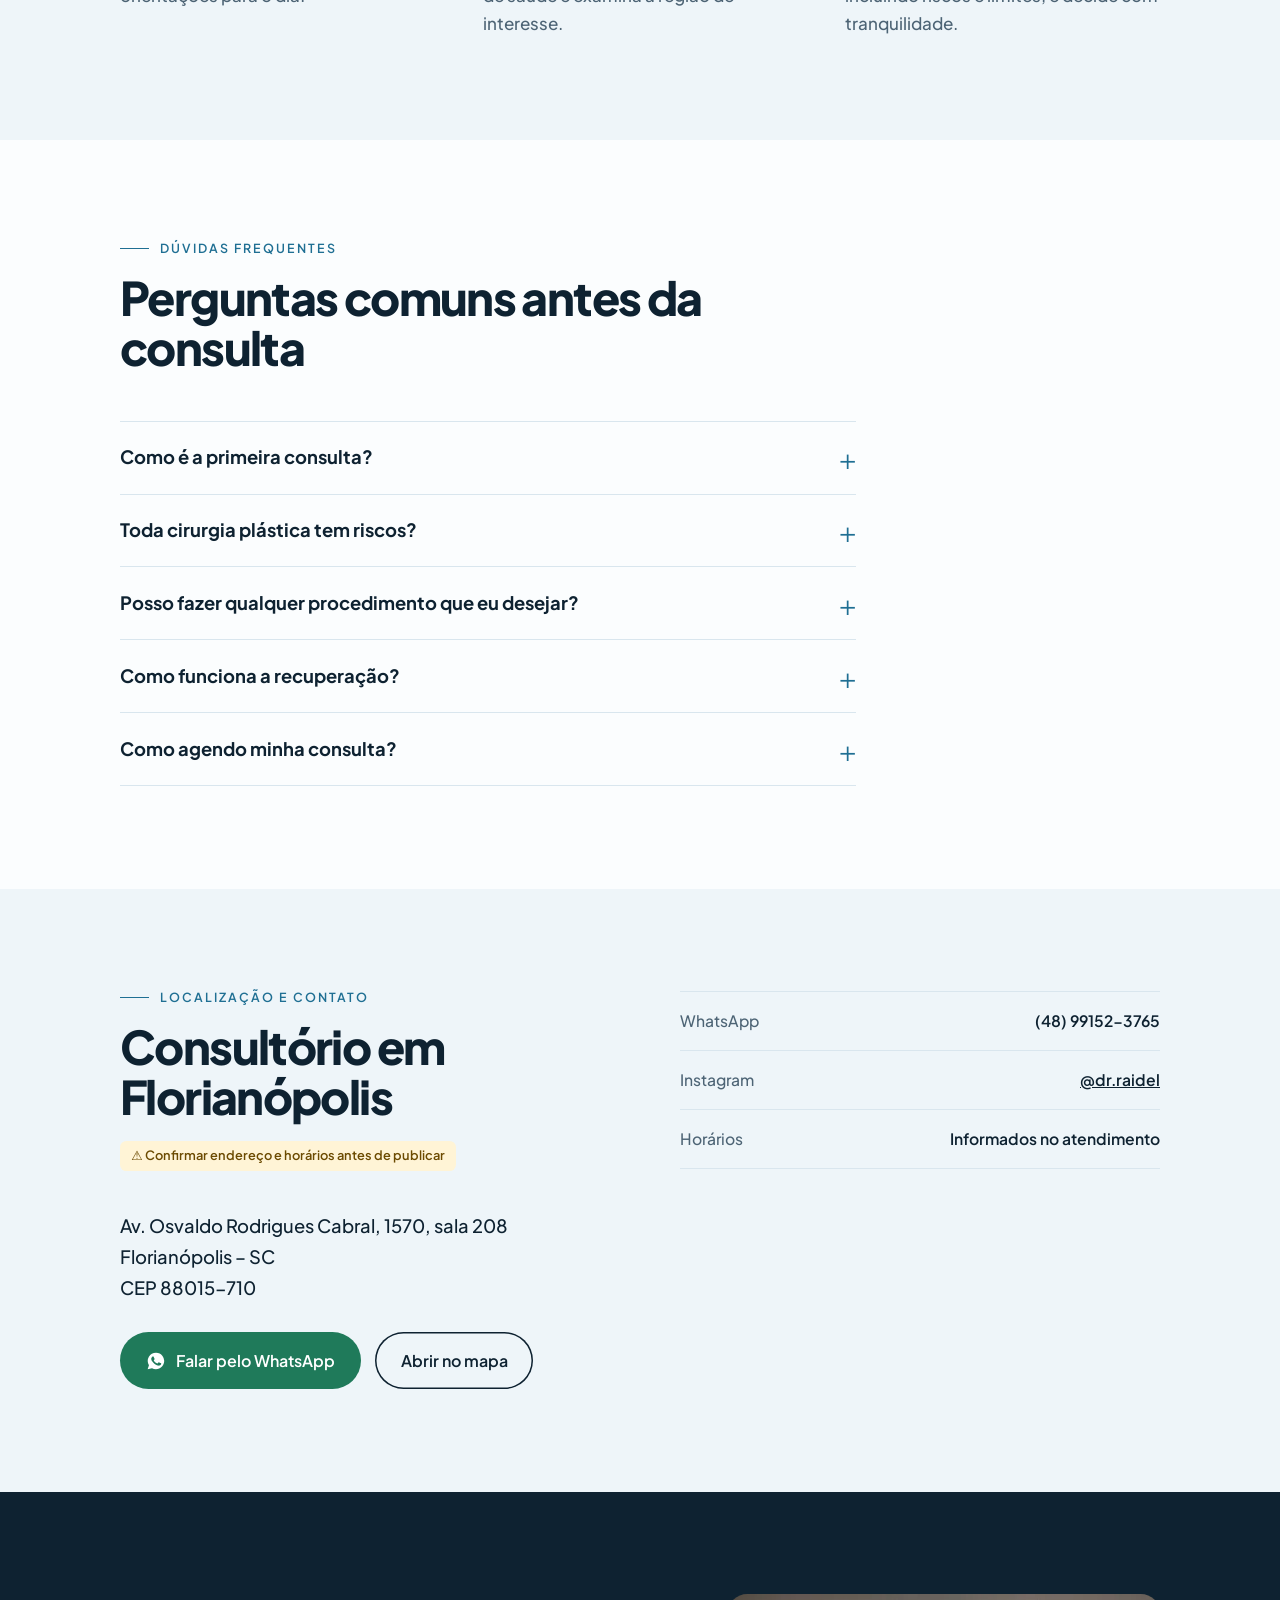
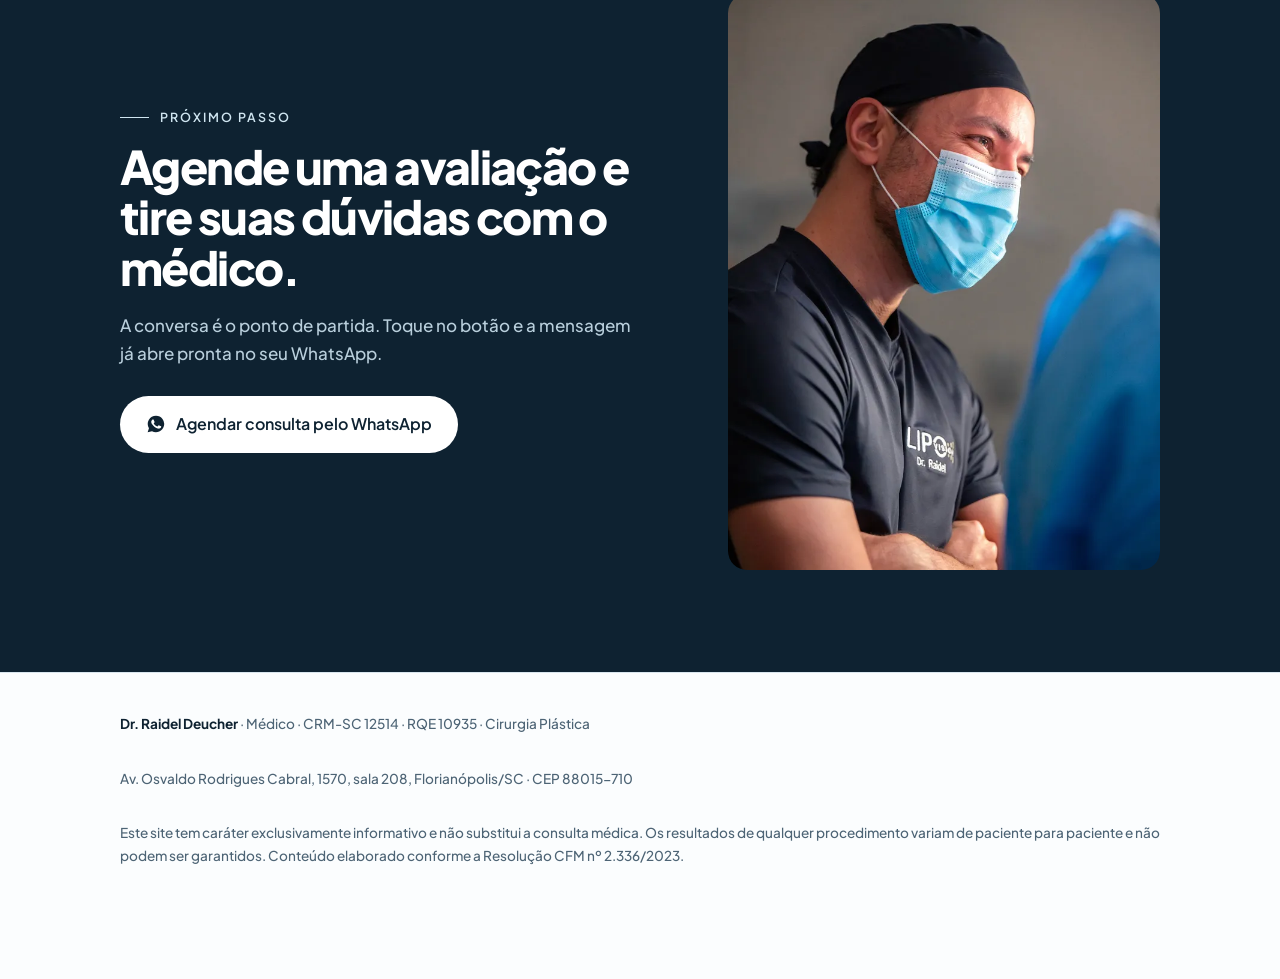
==== commit 2da19e00: "Dr. Raidel: fonte moderna mais grossa e fotos sem recorte Co-Authored-By: Claude Sonnet 5.5 <noreply" ====
--- a/raidel-deucher/index.html
+++ b/raidel-deucher/index.html
@@ -16,6 +16,9 @@
 <meta name="twitter:card" content="summary_large_image">
 <link rel="icon" href="favicon.svg" type="image/svg+xml">
 <link rel="preload" as="image" href="img/hero-720.webp" imagesrcset="img/hero-720.webp 720w, img/hero-1080.webp 1080w" imagesizes="(min-width:900px) 480px, 90vw">
+<link rel="preconnect" href="https://fonts.googleapis.com">
+<link rel="preconnect" href="https://fonts.gstatic.com" crossorigin>
+<link rel="stylesheet" href="https://fonts.googleapis.com/css2?family=Plus+Jakarta+Sans:wght@400;500;600;700;800&display=swap">
 <link rel="stylesheet" href="styles.css">
 <script type="application/ld+json">{"@context":"https://schema.org","@type":"Physician","name":"Dr. Raidel Deucher","medicalSpecialty":"PlasticSurgery","description":"Dr. Raidel Deucher, médico (CRM-SC 12514, RQE 10935), atende em Florianópolis/SC. Minilipo, MILA e cirurgia da mama. Agende sua consulta de avaliação pelo WhatsApp.","telephone":"+5548991523765","identifier":"CRM-SC 12514 RQE 10935","sameAs":["https://www.instagram.com/dr.raidel/"],"address":{"@type":"PostalAddress","streetAddress":"Av. Osvaldo Rodrigues Cabral, 1570, sala 208","addressLocality":"Florianópolis","addressRegion":"SC","postalCode":"88015-710","addressCountry":"BR"},"url":"https://fzdexdev.github.io/sites/raidel-deucher/","image":"https://fzdexdev.github.io/sites/raidel-deucher/img/og.jpg"}</script>
 </head>
--- a/raidel-deucher/styles.css
+++ b/raidel-deucher/styles.css
@@ -3,33 +3,33 @@
   --ink:#0e2231; --muted:#4d6475; --line:#d9e6ee;
   --accent:#1f6f93; --accent-d:#17566f; --accent-l:#cfe5f0;
   --wa:#1f7a5a; --wa-d:#17624a;
-  --serif:"Iowan Old Style","Palatino Linotype",Palatino,"Book Antiqua",Georgia,serif;
-  --sans:system-ui,-apple-system,"Segoe UI",Roboto,"Helvetica Neue",Arial,sans-serif;
+  --serif:"Plus Jakarta Sans",system-ui,-apple-system,"Segoe UI",Roboto,Arial,sans-serif;
+  --sans:"Plus Jakarta Sans",system-ui,-apple-system,"Segoe UI",Roboto,Arial,sans-serif;
   --max:1120px; --gut:clamp(1.25rem,5vw,2.5rem);
 }
 *{box-sizing:border-box}
 html{scroll-behavior:smooth;scroll-padding-top:5rem;-webkit-text-size-adjust:100%}
-body{margin:0;background:var(--bg);color:var(--ink);font:400 1.0625rem/1.65 var(--sans);-webkit-font-smoothing:antialiased}
+body{margin:0;background:var(--bg);color:var(--ink);font:500 1.0625rem/1.65 var(--sans);-webkit-font-smoothing:antialiased}
 img{max-width:100%;display:block}
 a{color:inherit}
 :focus-visible{outline:3px solid var(--accent);outline-offset:3px;border-radius:4px}
 .skip{position:absolute;left:-999px;top:0;background:var(--ink);color:#fff;padding:.75rem 1rem;z-index:100}
 .skip:focus{left:0}
 .wrap{max-width:var(--max);margin:0 auto;padding:0 var(--gut)}
-h1,h2,h3{font-family:var(--serif);font-weight:500;letter-spacing:-.01em;line-height:1.12;margin:0}
-h1{font-size:clamp(2.4rem,6.4vw,4.4rem)}
+h1,h2,h3{font-family:var(--serif);font-weight:800;letter-spacing:-.035em;line-height:1.08;margin:0}
+h1{font-size:clamp(2.3rem,6vw,4.1rem)}
 h2{font-size:clamp(1.9rem,4.2vw,2.9rem)}
-h3{font-size:1.5rem}
+h3{font-size:1.4rem;font-weight:700;letter-spacing:-.02em}
 .eyebrow{font:600 .78rem/1 var(--sans);letter-spacing:.16em;text-transform:uppercase;color:var(--accent);margin:0 0 1.1rem;display:flex;align-items:center;gap:.7rem}
 .eyebrow::before{content:"";width:1.8rem;height:1px;background:var(--accent)}
 p{margin:0 0 1rem}
-.lead{font-size:1.15rem;color:var(--muted);max-width:34rem}
+.lead{font-size:1.15rem;font-weight:500;color:var(--muted);max-width:34rem}
 
 /* header */
 .hdr{position:sticky;top:0;z-index:50;background:rgba(251,253,254,.86);backdrop-filter:saturate(1.4) blur(12px);-webkit-backdrop-filter:saturate(1.4) blur(12px);border-bottom:1px solid transparent;transition:border-color .3s}
 .hdr.scrolled{border-color:var(--line)}
 .hdr .wrap{display:flex;align-items:center;justify-content:space-between;height:4.25rem;gap:1rem}
-.brand{font-family:var(--serif);font-size:1.2rem;text-decoration:none;line-height:1.1}
+.brand{font-family:var(--serif);font-weight:800;letter-spacing:-.02em;font-size:1.2rem;text-decoration:none;line-height:1.1}
 .brand small{display:block;font:600 .64rem/1 var(--sans);letter-spacing:.18em;text-transform:uppercase;color:var(--accent);margin-top:.3rem}
 .nav{display:none;gap:2rem;font-size:.95rem}
 .nav a{text-decoration:none;color:var(--muted);transition:color .2s}
@@ -52,16 +52,16 @@
 .hero{padding:clamp(2.5rem,7vw,5.5rem) 0 clamp(3rem,7vw,6rem);overflow:hidden}
 .hero .wrap{display:grid;gap:3rem;align-items:center}
 @media(min-width:900px){.hero .wrap{grid-template-columns:1.1fr .9fr;gap:4.5rem}}
-.hero h1 em{font-style:italic;color:var(--accent)}
+.hero h1 em{font-style:normal;color:var(--accent)}
 .hero .lead{margin:1.6rem 0 2.2rem}
 .cta-row{display:flex;flex-wrap:wrap;gap:.9rem;align-items:center}
 .id-line{margin-top:2.2rem;font-size:.9rem;color:var(--muted);display:flex;flex-wrap:wrap;gap:.4rem 1.2rem}
 .id-line b{color:var(--ink);font-weight:600}
-.portrait{position:relative;max-width:30rem;margin-inline:auto;width:100%}
-.portrait::before{content:"";position:absolute;inset:8% -6% -6% 10%;background:var(--bg-soft);border-radius:14rem 14rem 1.2rem 1.2rem;z-index:0}
-.portrait img{position:relative;z-index:1;width:100%;aspect-ratio:3/4;object-fit:cover;object-position:50% 20%;border-radius:14rem 14rem 1.2rem 1.2rem}
+.portrait{position:relative;max-width:36rem;margin-inline:auto;width:100%}
+.portrait::before{content:"";position:absolute;inset:6% -4% -4% 8%;background:var(--bg-soft);border-radius:1.4rem;z-index:0}
+.portrait img{position:relative;z-index:1;width:100%;height:auto;border-radius:1.2rem}
 .tag{position:absolute;z-index:2;left:-.5rem;bottom:1.6rem;background:#fff;border:1px solid var(--line);border-radius:.9rem;padding:.8rem 1.1rem;box-shadow:0 18px 40px -24px rgba(14,34,49,.45);font-size:.85rem;line-height:1.35}
-.tag b{display:block;font-family:var(--serif);font-size:1.05rem;font-weight:500}
+.tag b{display:block;font-family:var(--serif);font-size:1.05rem;font-weight:700}
 @media(max-width:520px){.tag{left:.5rem}}
 
 /* sections */
@@ -71,8 +71,8 @@
 
 /* sobre */
 .about .wrap{display:grid;gap:3rem;align-items:center}
-@media(min-width:900px){.about .wrap{grid-template-columns:.8fr 1.2fr;gap:5rem}}
-.about img{width:100%;aspect-ratio:4/5;object-fit:cover;object-position:50% 25%;border-radius:1.2rem;max-width:26rem}
+@media(min-width:900px){.about .wrap{grid-template-columns:1fr 1fr;gap:4.5rem}}
+.about img{width:100%;height:auto;border-radius:1.2rem;max-width:34rem}
 .facts{list-style:none;margin:2rem 0 0;padding:0;border-top:1px solid var(--line)}
 .facts li{display:flex;justify-content:space-between;gap:1rem;padding:1rem 0;border-bottom:1px solid var(--line);font-size:.98rem}
 .facts span{color:var(--muted)}
@@ -82,7 +82,7 @@
 .proc{list-style:none;margin:0;padding:0;counter-reset:p}
 .proc li{counter-increment:p;display:grid;gap:.6rem 2rem;padding:2rem 0;border-top:1px solid var(--line);transition:padding-left .35s}
 .proc li:last-child{border-bottom:1px solid var(--line)}
-.proc li::before{content:counter(p,decimal-leading-zero);font-family:var(--serif);font-size:1.1rem;color:var(--accent)}
+.proc li::before{content:counter(p,decimal-leading-zero);font-weight:700;font-size:1.1rem;color:var(--accent)}
 .proc p{color:var(--muted);margin:0;max-width:38rem}
 @media(min-width:800px){
   .proc li{grid-template-columns:4rem 1fr 1.6fr;align-items:baseline}
@@ -102,7 +102,7 @@
 .faq{max-width:46rem}
 details{border-top:1px solid var(--line)}
 details:last-child{border-bottom:1px solid var(--line)}
-summary{list-style:none;cursor:pointer;display:flex;justify-content:space-between;gap:1rem;align-items:center;padding:1.3rem 0;font-family:var(--serif);font-size:1.2rem}
+summary{list-style:none;cursor:pointer;display:flex;justify-content:space-between;gap:1rem;align-items:center;padding:1.3rem 0;font-family:var(--serif);font-weight:700;font-size:1.15rem}
 summary::-webkit-details-marker{display:none}
 summary::after{content:"+";font:300 1.8rem/1 var(--sans);color:var(--accent);transition:transform .3s;flex:none}
 details[open] summary::after{transform:rotate(45deg)}
@@ -121,7 +121,7 @@
 .final .eyebrow{color:var(--accent-l)}.final .eyebrow::before{background:var(--accent-l)}
 .final p{color:#b9cfdc;max-width:32rem}
 .final h2{margin-bottom:1.2rem}
-.final img{width:100%;max-width:24rem;aspect-ratio:4/5;object-fit:cover;object-position:35% 20%;border-radius:1.2rem;opacity:.95}
+.final img{width:100%;height:auto;max-width:34rem;border-radius:1.2rem}
 
 /* footer */
 footer{padding:2.5rem 0 6rem;font-size:.85rem;color:var(--muted);border-top:1px solid var(--line)}
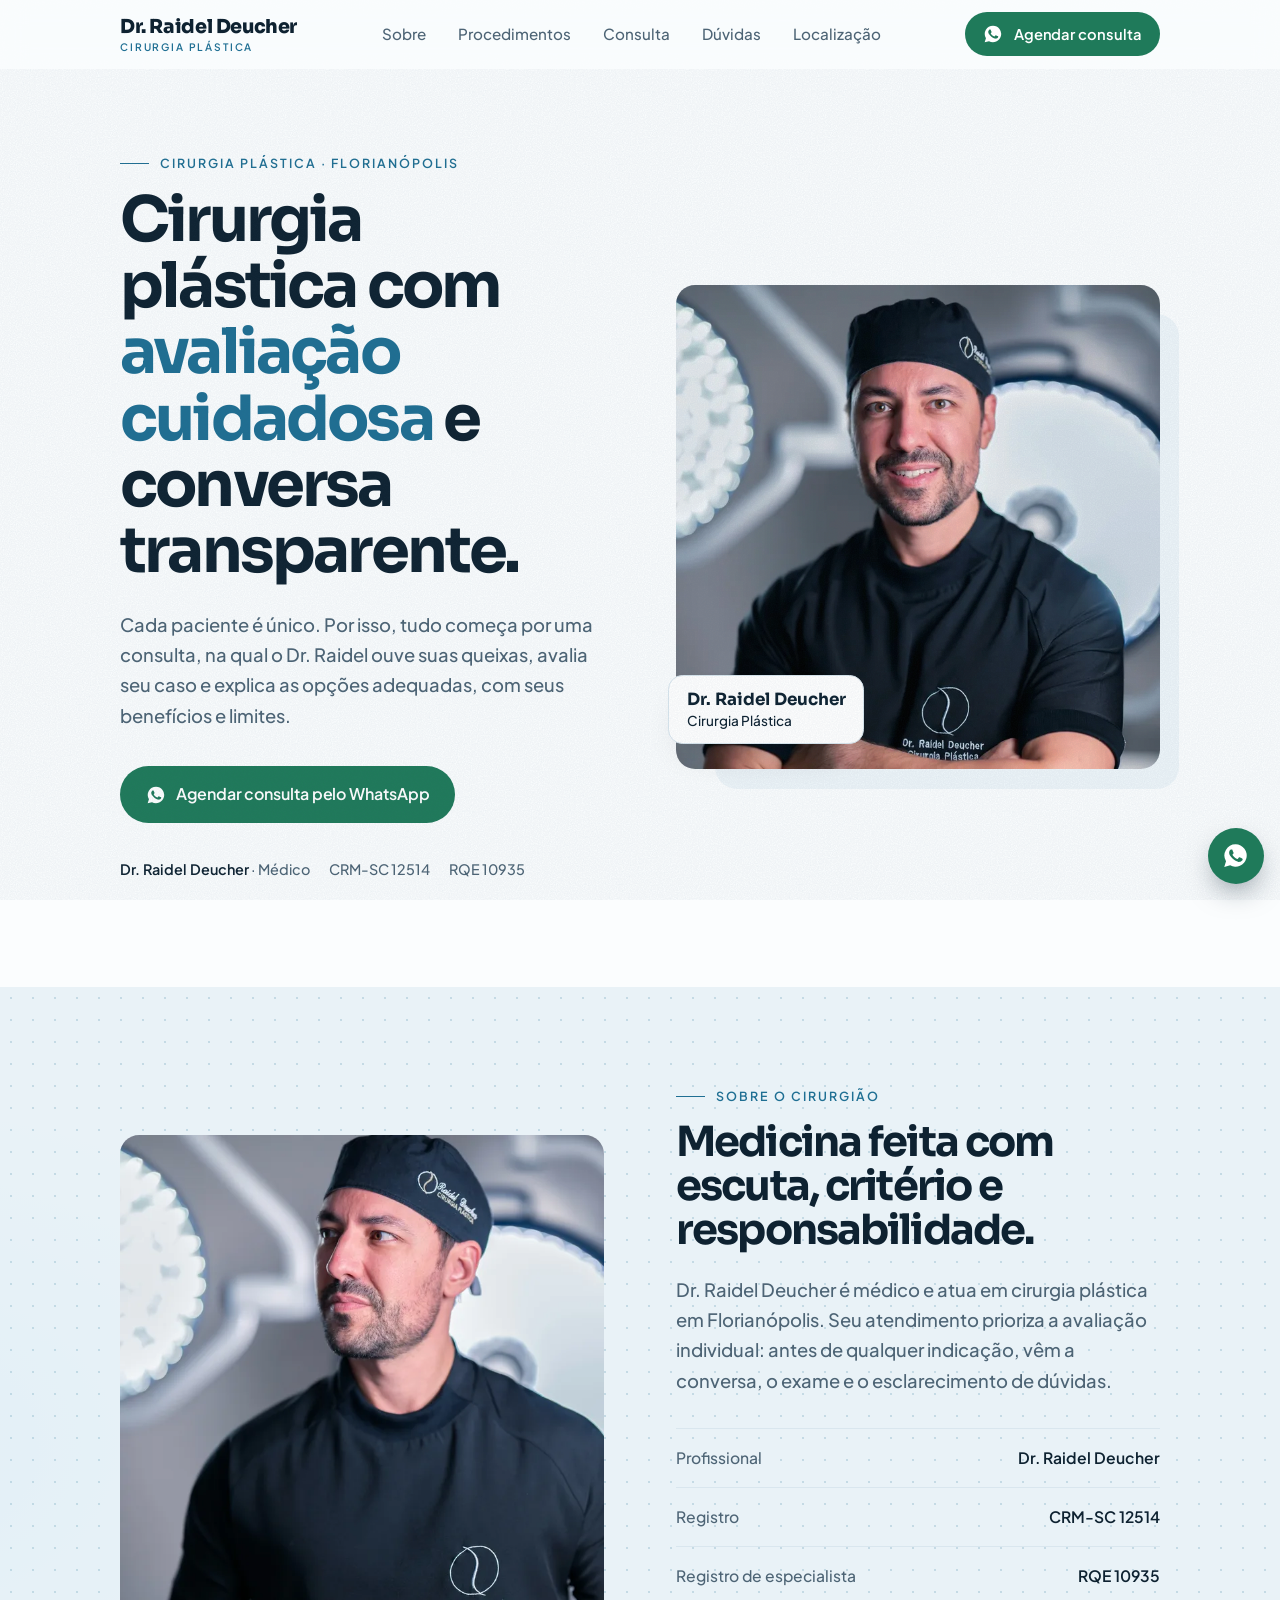
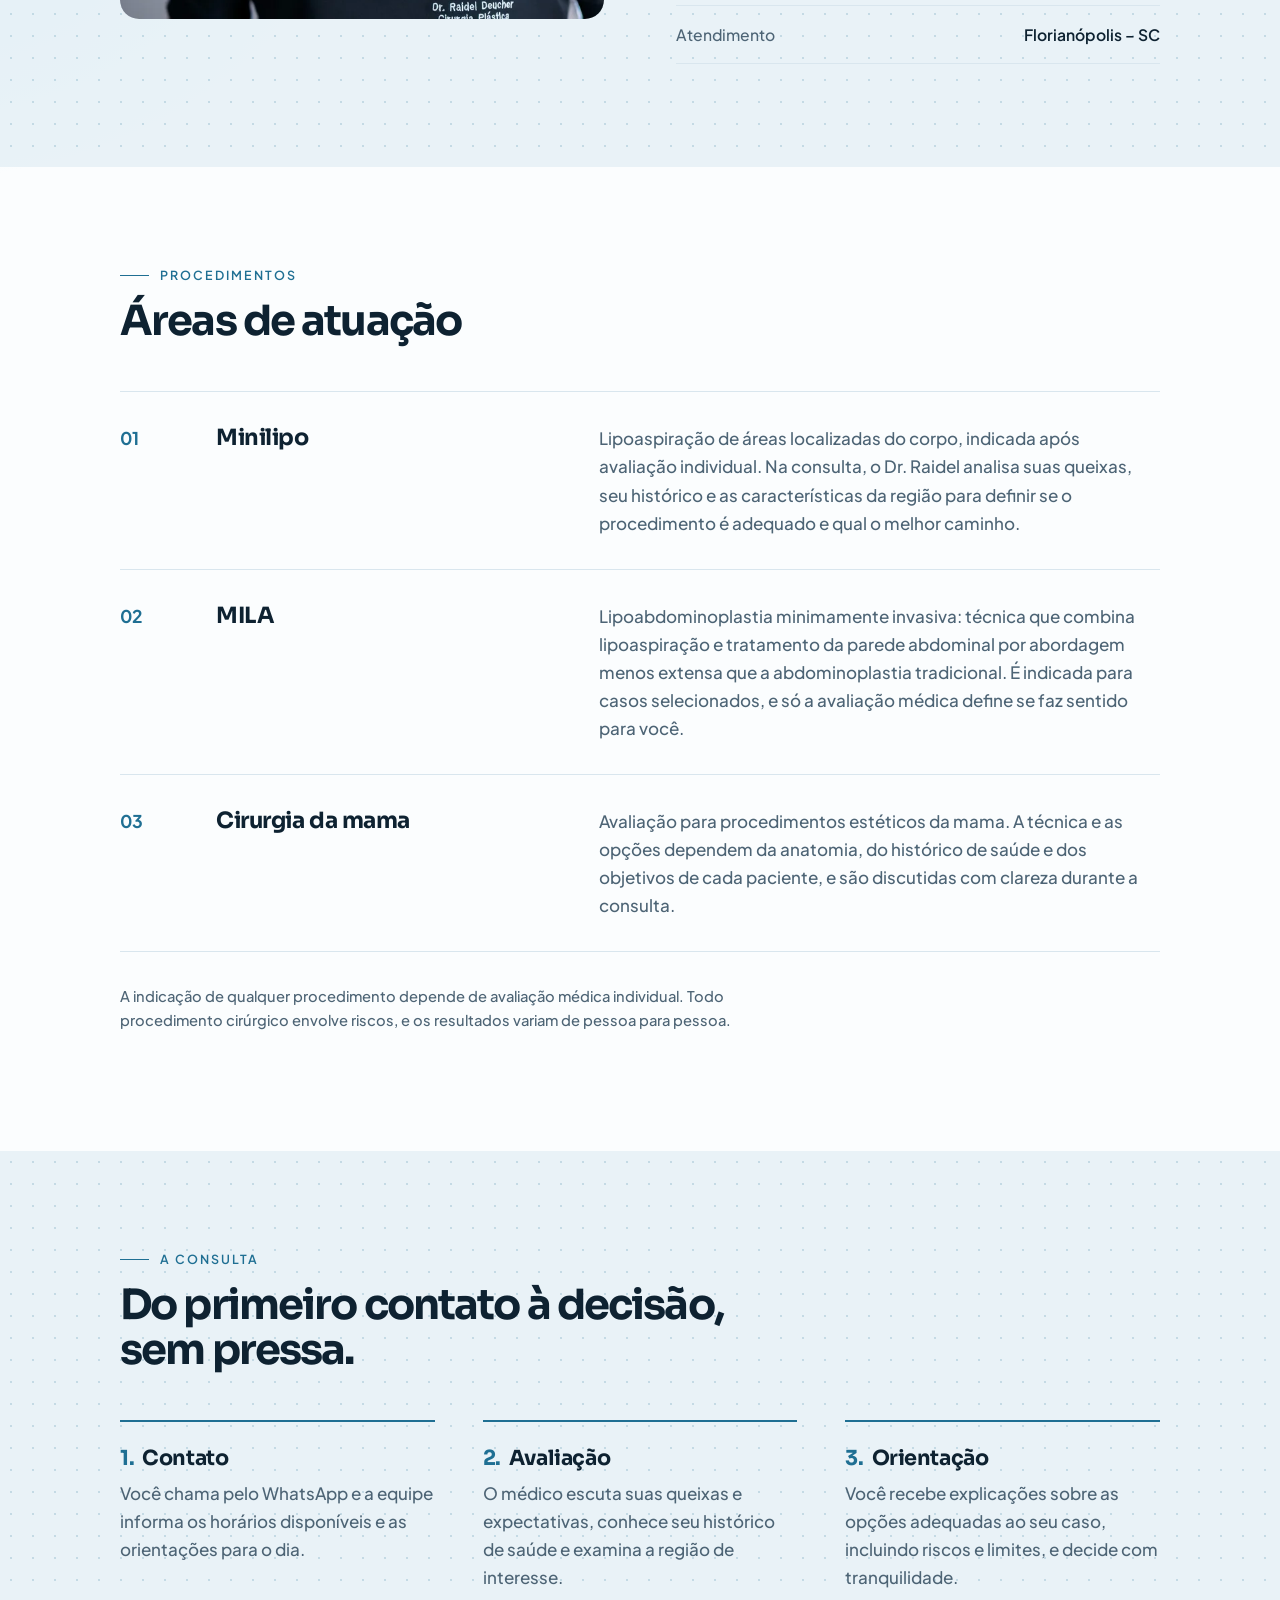
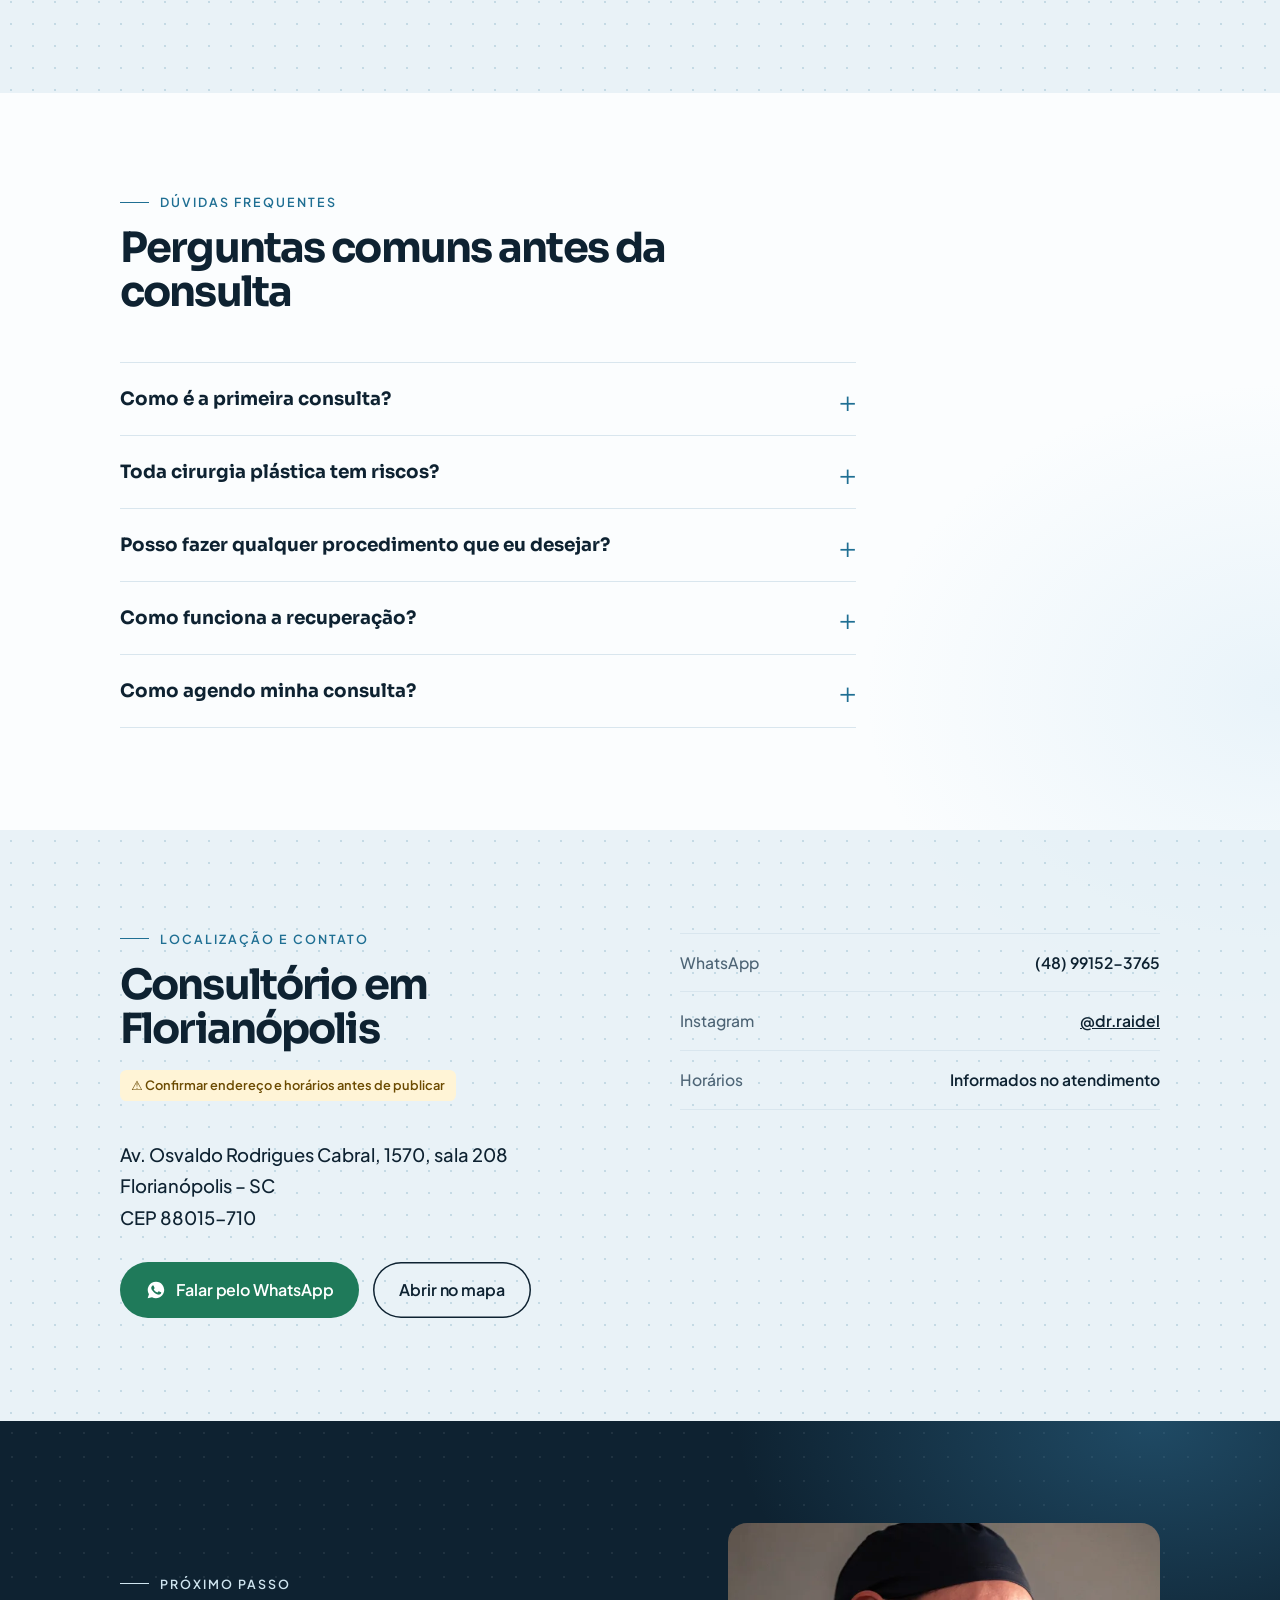
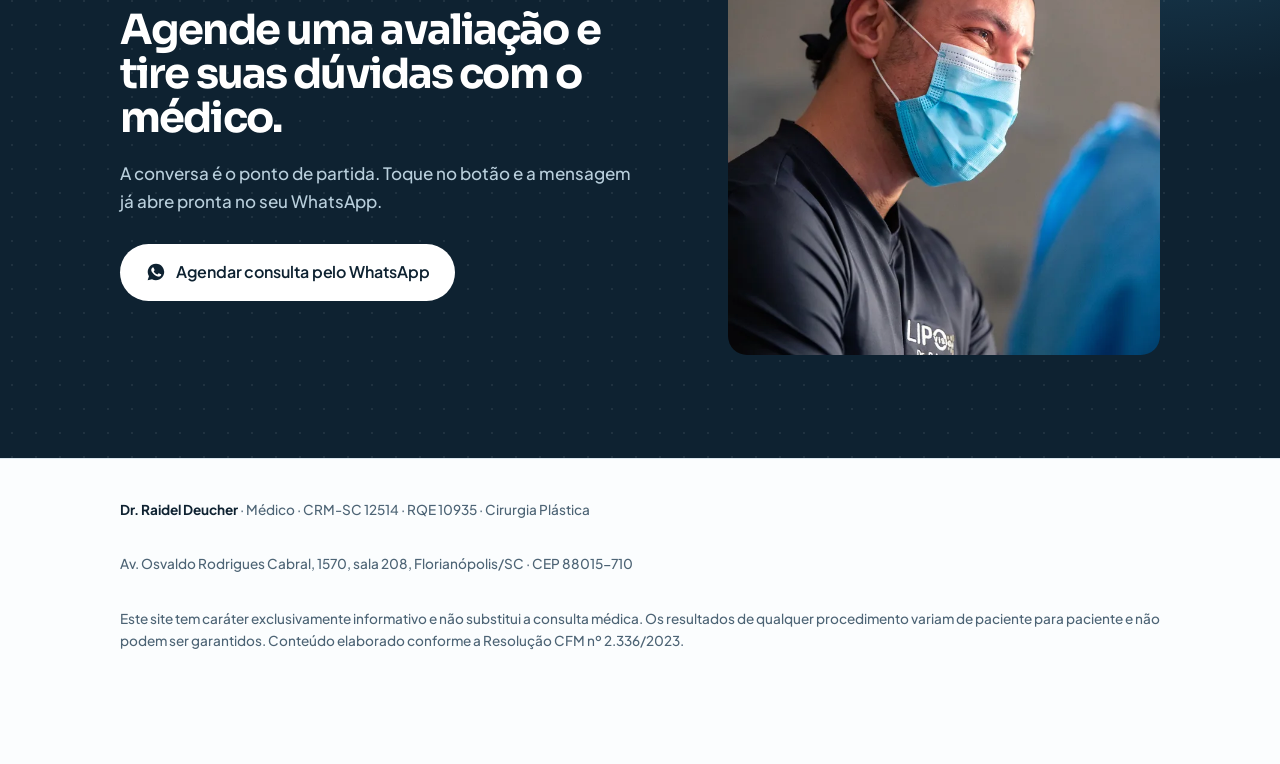
==== commit 5747eb6d: "Dr. Raidel: fotos quadradas maiores, fonte Sora, fundo com textura Co-Authored-By: Claude Sonnet 5.5" ====
--- a/raidel-deucher/index.html
+++ b/raidel-deucher/index.html
@@ -15,11 +15,11 @@
 <meta property="og:image" content="https://fzdexdev.github.io/sites/raidel-deucher/img/og.jpg">
 <meta name="twitter:card" content="summary_large_image">
 <link rel="icon" href="favicon.svg" type="image/svg+xml">
-<link rel="preload" as="image" href="img/hero-720.webp" imagesrcset="img/hero-720.webp 720w, img/hero-1080.webp 1080w" imagesizes="(min-width:900px) 480px, 90vw">
+<link rel="preload" as="image" href="img/hero-720.webp" imagesrcset="img/hero-720.webp 720w, img/hero-1080.webp 1080w" imagesizes="(min-width:900px) 560px, 90vw">
 <link rel="preconnect" href="https://fonts.googleapis.com">
 <link rel="preconnect" href="https://fonts.gstatic.com" crossorigin>
-<link rel="stylesheet" href="https://fonts.googleapis.com/css2?family=Plus+Jakarta+Sans:wght@400;500;600;700;800&display=swap">
-<link rel="stylesheet" href="styles.css">
+<link rel="stylesheet" href="https://fonts.googleapis.com/css2?family=Plus+Jakarta+Sans:wght@400;500;600;700;800&family=Sora:wght@600;700;800&display=swap">
+<link rel="stylesheet" href="styles.css?v=1793562455733">
 <script type="application/ld+json">{"@context":"https://schema.org","@type":"Physician","name":"Dr. Raidel Deucher","medicalSpecialty":"PlasticSurgery","description":"Dr. Raidel Deucher, médico (CRM-SC 12514, RQE 10935), atende em Florianópolis/SC. Minilipo, MILA e cirurgia da mama. Agende sua consulta de avaliação pelo WhatsApp.","telephone":"+5548991523765","identifier":"CRM-SC 12514 RQE 10935","sameAs":["https://www.instagram.com/dr.raidel/"],"address":{"@type":"PostalAddress","streetAddress":"Av. Osvaldo Rodrigues Cabral, 1570, sala 208","addressLocality":"Florianópolis","addressRegion":"SC","postalCode":"88015-710","addressCountry":"BR"},"url":"https://fzdexdev.github.io/sites/raidel-deucher/","image":"https://fzdexdev.github.io/sites/raidel-deucher/img/og.jpg"}</script>
 </head>
 <body>
@@ -46,7 +46,7 @@
       <p class="id-line"><span><b>Dr. Raidel Deucher</b> · Médico</span><span>CRM-SC 12514</span><span>RQE 10935</span></p>
     </div>
     <div class="portrait rv">
-      <img src="img/hero-1080.webp" srcset="img/hero-720.webp 720w, img/hero-1080.webp 1080w" sizes="(min-width:900px) 480px, 90vw" width="1080" height="1440" alt="Retrato do Dr. Raidel Deucher, cirurgião plástico, em centro cirúrgico" fetchpriority="high">
+      <img src="img/hero-1080.webp" srcset="img/hero-720.webp 720w, img/hero-1080.webp 1080w" sizes="(min-width:900px) 560px, 90vw" width="1080" height="1080" alt="Retrato do Dr. Raidel Deucher, cirurgião plástico, em centro cirúrgico" fetchpriority="high">
       <div class="tag"><b>Dr. Raidel Deucher</b>Cirurgia Plástica</div>
     </div>
   </div>
@@ -54,7 +54,7 @@
 
 <section class="about soft" id="sobre">
   <div class="wrap">
-    <div class="rv"><img src="img/sobre-1080.webp" srcset="img/sobre-720.webp 720w, img/sobre-1080.webp 1080w" sizes="(min-width:900px) 480px, 90vw" width="1080" height="1440" alt="Dr. Raidel Deucher em ambiente cirúrgico" loading="lazy"></div>
+    <div class="rv"><img src="img/sobre-1080.webp" srcset="img/sobre-720.webp 720w, img/sobre-1080.webp 1080w" sizes="(min-width:900px) 560px, 90vw" width="1080" height="1080" alt="Dr. Raidel Deucher em ambiente cirúrgico" loading="lazy"></div>
     <div class="rv">
       <p class="eyebrow">Sobre o cirurgião</p>
       <h2>Medicina feita com escuta, critério e responsabilidade.</h2>
@@ -135,7 +135,7 @@
       <p>A conversa é o ponto de partida. Toque no botão e a mensagem já abre pronta no seu WhatsApp.</p>
       <div style="margin-top:1.8rem"><a class="btn light" href="https://wa.me/5548991523765?text=Ol%C3%A1%2C%20Dr.%20Raidel!%20Gostaria%20de%20agendar%20uma%20consulta%20de%20avalia%C3%A7%C3%A3o." target="_blank" rel="noopener noreferrer" data-cta><svg viewBox="0 0 24 24" fill="currentColor" aria-hidden="true"><path d="M12.04 2a9.9 9.9 0 0 0-8.5 14.96L2 22l5.2-1.4A9.9 9.9 0 1 0 12.04 2zm5.8 14.1c-.25.7-1.45 1.33-2 1.4-.5.07-1.13.1-1.8-.12a14 14 0 0 1-1.65-.6c-2.9-1.25-4.78-4.15-4.92-4.35-.14-.2-1.17-1.55-1.17-2.97 0-1.4.74-2.1 1-2.38.27-.28.58-.35.78-.35h.56c.18 0 .42-.07.65.5.25.58.84 2 .9 2.15.08.14.13.3.03.5-.1.2-.15.3-.3.47-.14.17-.3.38-.43.5-.14.15-.3.3-.12.6.17.3.76 1.25 1.63 2.02 1.1.98 2.04 1.28 2.33 1.43.3.14.47.12.64-.07.17-.2.74-.86.93-1.16.2-.3.4-.25.66-.15.28.1 1.75.82 2.05.97.3.15.5.22.57.35.08.12.08.72-.17 1.4z"/></svg><span>Agendar consulta pelo WhatsApp</span></a></div>
     </div>
-    <div class="rv"><img src="img/cta-1080.webp" srcset="img/cta-720.webp 720w, img/cta-1080.webp 1080w" sizes="(min-width:900px) 480px, 90vw" width="1080" height="1440" alt="Dr. Raidel Deucher em atendimento no centro cirúrgico" loading="lazy"></div>
+    <div class="rv"><img src="img/cta-1080.webp" srcset="img/cta-720.webp 720w, img/cta-1080.webp 1080w" sizes="(min-width:900px) 560px, 90vw" width="1080" height="1080" alt="Dr. Raidel Deucher em atendimento no centro cirúrgico" loading="lazy"></div>
   </div>
 </section>
 </main>
@@ -149,6 +149,6 @@
 </footer>
 
 <a class="fab" href="https://wa.me/5548991523765?text=Ol%C3%A1%2C%20Dr.%20Raidel!%20Gostaria%20de%20agendar%20uma%20consulta%20de%20avalia%C3%A7%C3%A3o." target="_blank" rel="noopener noreferrer" data-cta aria-label="Agendar consulta pelo WhatsApp"><svg viewBox="0 0 24 24" fill="currentColor" aria-hidden="true"><path d="M12.04 2a9.9 9.9 0 0 0-8.5 14.96L2 22l5.2-1.4A9.9 9.9 0 1 0 12.04 2zm5.8 14.1c-.25.7-1.45 1.33-2 1.4-.5.07-1.13.1-1.8-.12a14 14 0 0 1-1.65-.6c-2.9-1.25-4.78-4.15-4.92-4.35-.14-.2-1.17-1.55-1.17-2.97 0-1.4.74-2.1 1-2.38.27-.28.58-.35.78-.35h.56c.18 0 .42-.07.65.5.25.58.84 2 .9 2.15.08.14.13.3.03.5-.1.2-.15.3-.3.47-.14.17-.3.38-.43.5-.14.15-.3.3-.12.6.17.3.76 1.25 1.63 2.02 1.1.98 2.04 1.28 2.33 1.43.3.14.47.12.64-.07.17-.2.74-.86.93-1.16.2-.3.4-.25.66-.15.28.1 1.75.82 2.05.97.3.15.5.22.57.35.08.12.08.72-.17 1.4z"/></svg></a>
-<script src="main.js" defer></script>
+<script src="main.js?v=1793562455734" defer></script>
 </body>
 </html>
--- a/raidel-deucher/styles.css
+++ b/raidel-deucher/styles.css
@@ -3,22 +3,22 @@
   --ink:#0e2231; --muted:#4d6475; --line:#d9e6ee;
   --accent:#1f6f93; --accent-d:#17566f; --accent-l:#cfe5f0;
   --wa:#1f7a5a; --wa-d:#17624a;
-  --serif:"Plus Jakarta Sans",system-ui,-apple-system,"Segoe UI",Roboto,Arial,sans-serif;
+  --serif:"Sora","Plus Jakarta Sans",system-ui,-apple-system,"Segoe UI",Roboto,Arial,sans-serif;
   --sans:"Plus Jakarta Sans",system-ui,-apple-system,"Segoe UI",Roboto,Arial,sans-serif;
   --max:1120px; --gut:clamp(1.25rem,5vw,2.5rem);
 }
 *{box-sizing:border-box}
 html{scroll-behavior:smooth;scroll-padding-top:5rem;-webkit-text-size-adjust:100%}
-body{margin:0;background:var(--bg);color:var(--ink);font:500 1.0625rem/1.65 var(--sans);-webkit-font-smoothing:antialiased}
+body{margin:0;position:relative;background-color:var(--bg);background-image:radial-gradient(55rem 38rem at 88% -8%,rgba(118,188,224,.30),transparent 62%),radial-gradient(46rem 34rem at -8% 26%,rgba(168,214,238,.26),transparent 62%),radial-gradient(40rem 30rem at 100% 70%,rgba(150,200,230,.18),transparent 65%);color:var(--ink);font:500 1.0625rem/1.65 var(--sans);-webkit-font-smoothing:antialiased}
 img{max-width:100%;display:block}
 a{color:inherit}
 :focus-visible{outline:3px solid var(--accent);outline-offset:3px;border-radius:4px}
 .skip{position:absolute;left:-999px;top:0;background:var(--ink);color:#fff;padding:.75rem 1rem;z-index:100}
 .skip:focus{left:0}
 .wrap{max-width:var(--max);margin:0 auto;padding:0 var(--gut)}
-h1,h2,h3{font-family:var(--serif);font-weight:800;letter-spacing:-.035em;line-height:1.08;margin:0}
-h1{font-size:clamp(2.3rem,6vw,4.1rem)}
-h2{font-size:clamp(1.9rem,4.2vw,2.9rem)}
+h1,h2,h3{font-family:var(--serif);font-weight:700;letter-spacing:-.045em;line-height:1.06;margin:0}
+h1{font-size:clamp(2.2rem,5.6vw,3.9rem)}
+h2{font-size:clamp(1.8rem,3.8vw,2.6rem)}
 h3{font-size:1.4rem;font-weight:700;letter-spacing:-.02em}
 .eyebrow{font:600 .78rem/1 var(--sans);letter-spacing:.16em;text-transform:uppercase;color:var(--accent);margin:0 0 1.1rem;display:flex;align-items:center;gap:.7rem}
 .eyebrow::before{content:"";width:1.8rem;height:1px;background:var(--accent)}
@@ -143,3 +143,13 @@
   .btn,.fab,.proc li{transition:none}
 }
 @media(scripting:none){.rv{opacity:1;transform:none}}
+
+/* textura: grão fino sobre toda a página + malha de pontos nas seções suaves */
+body::before{content:"";position:fixed;inset:0;z-index:5;pointer-events:none;opacity:.9;background-image:url("data:image/svg+xml;utf8,<svg xmlns='http://www.w3.org/2000/svg' width='180' height='180'><filter id='n'><feTurbulence type='fractalNoise' baseFrequency='.85' numOctaves='2' stitchTiles='stitch'/><feColorMatrix values='0 0 0 0 .05 0 0 0 0 .14 0 0 0 0 .22 0 0 0 .10 0'/></filter><rect width='100%' height='100%' filter='url(%23n)'/></svg>")}
+.soft{background-color:rgba(226,239,246,.72);background-image:radial-gradient(rgba(31,111,147,.18) 1px,transparent 1.2px);background-size:22px 22px}
+.final{background-image:radial-gradient(40rem 26rem at 90% 0%,rgba(60,140,185,.38),transparent 65%),radial-gradient(rgba(255,255,255,.07) 1px,transparent 1.2px);background-size:auto,24px 24px}
+.hero::after{content:"";display:block}
+.btn,.hdr .btn{font-family:var(--sans);letter-spacing:-.005em}
+.portrait{max-width:40rem}
+.about img,.final img{max-width:36rem}
+@media(min-width:900px){.hero .wrap{grid-template-columns:1fr 1fr}}
